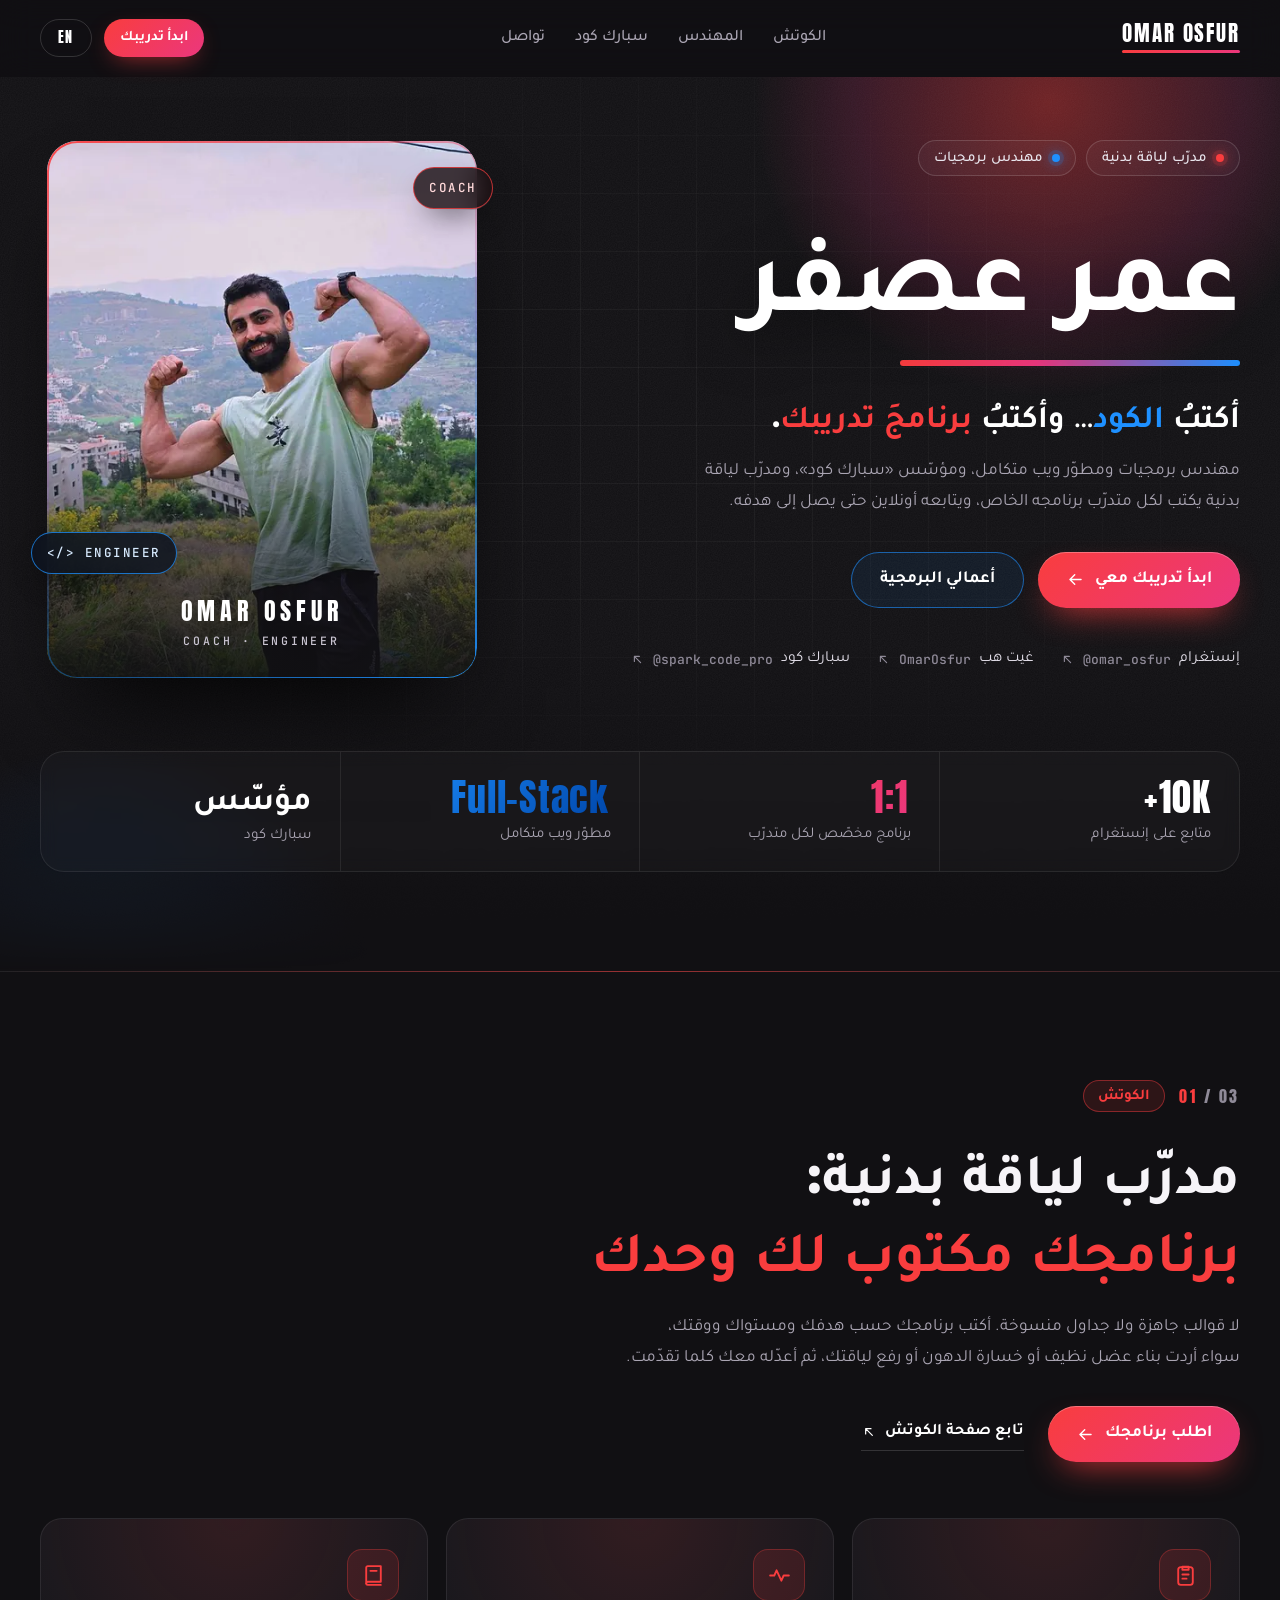
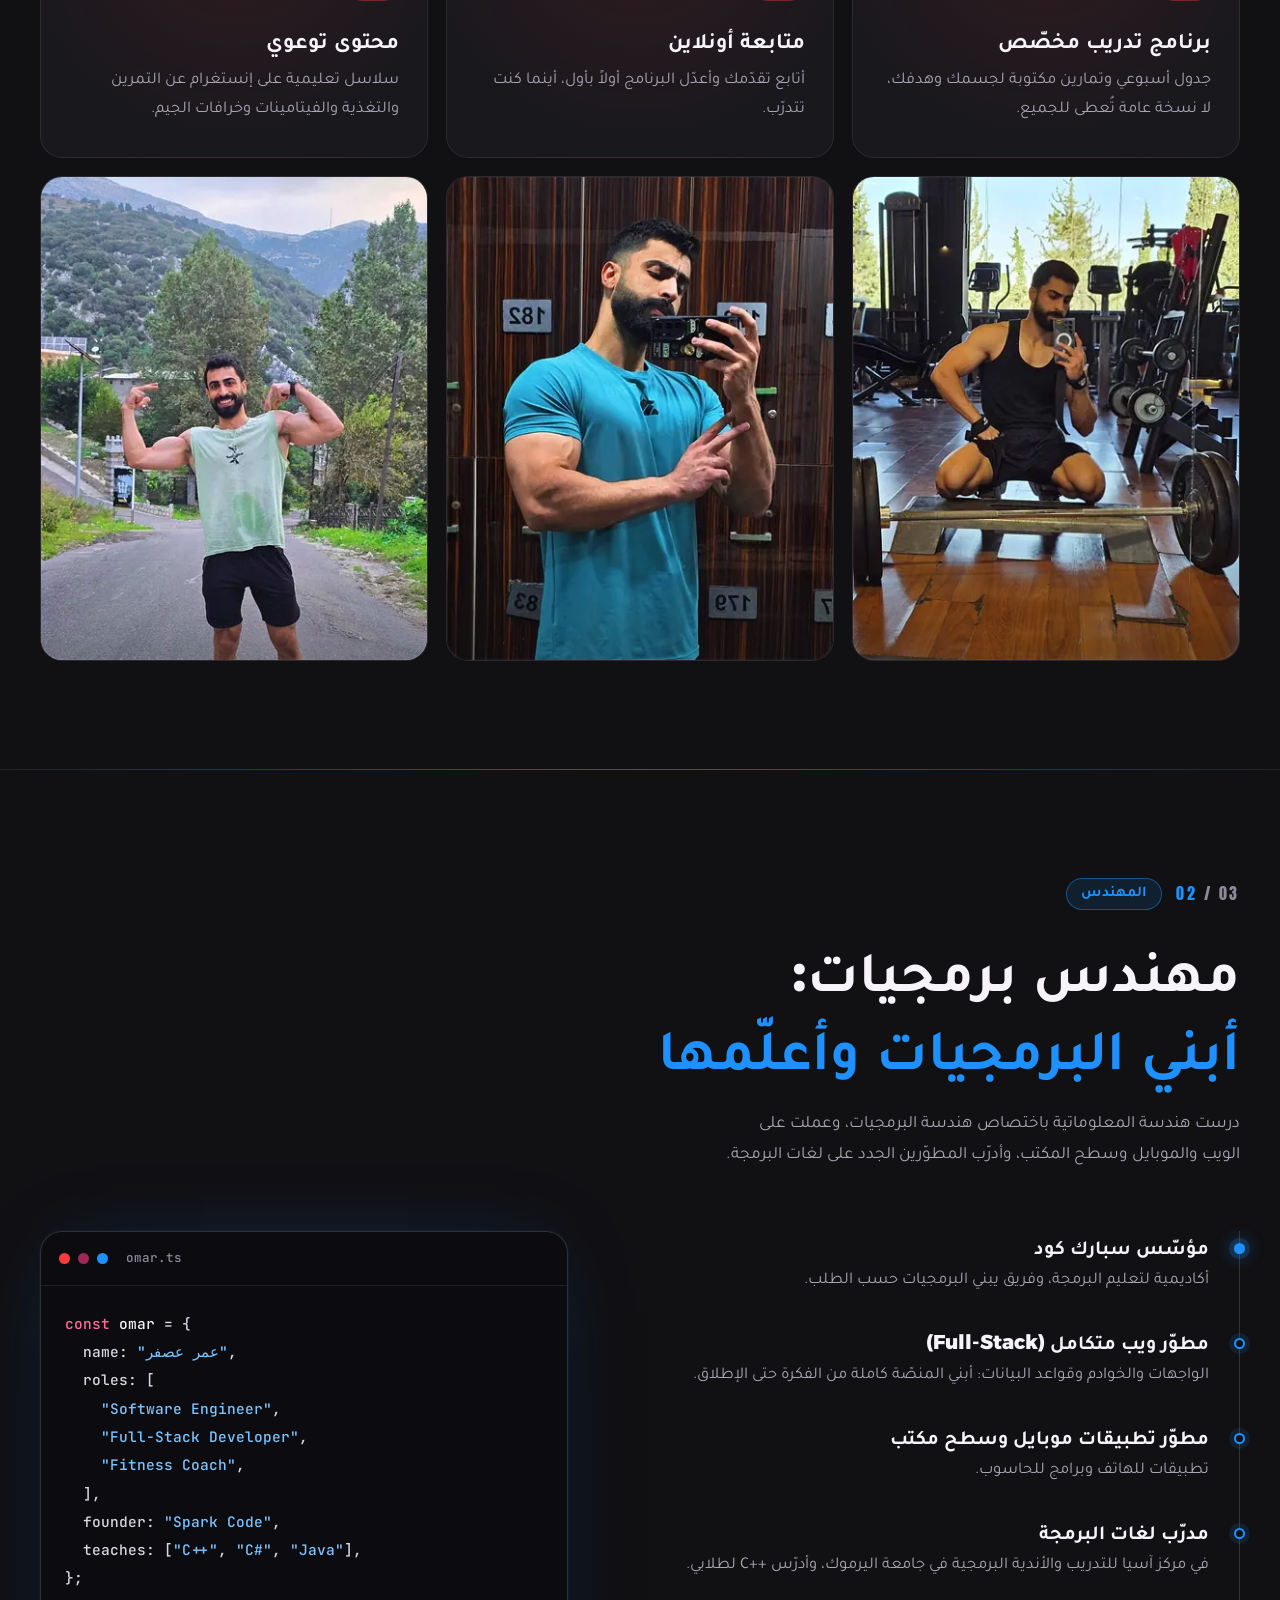
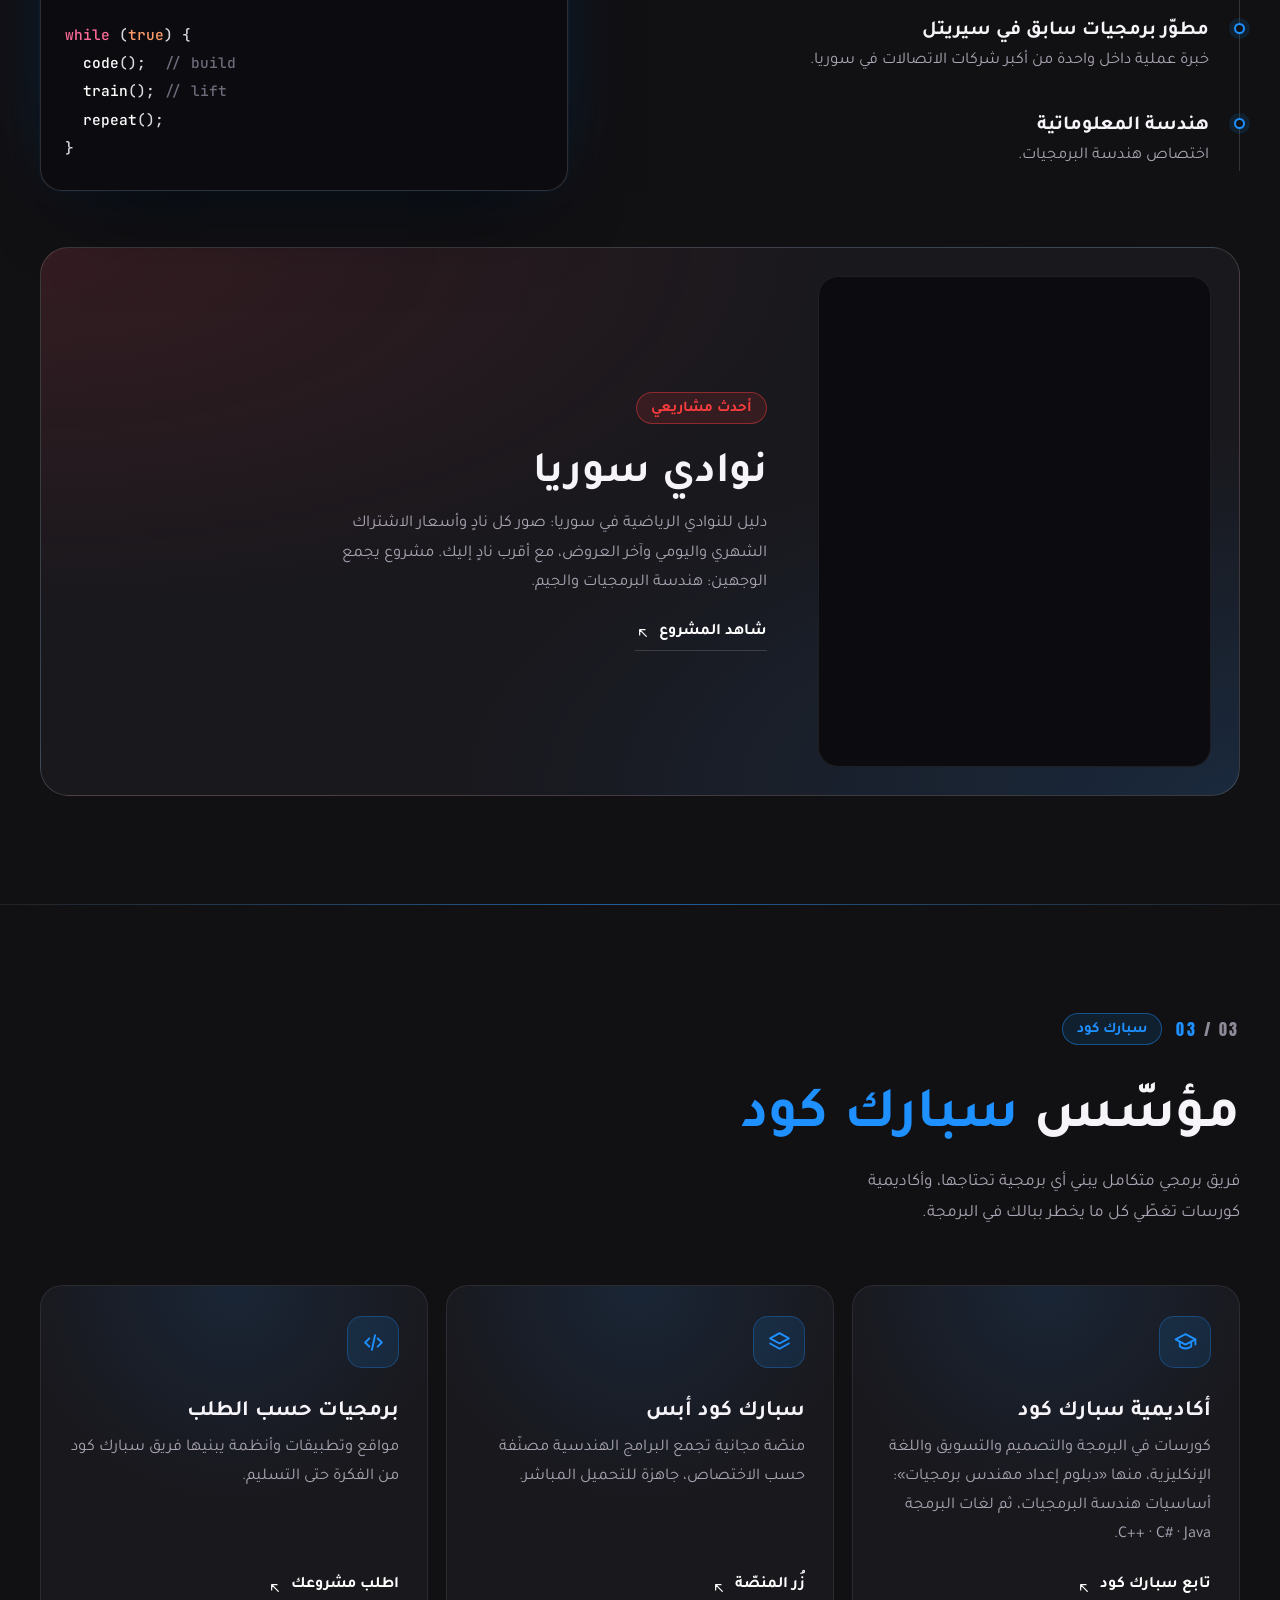
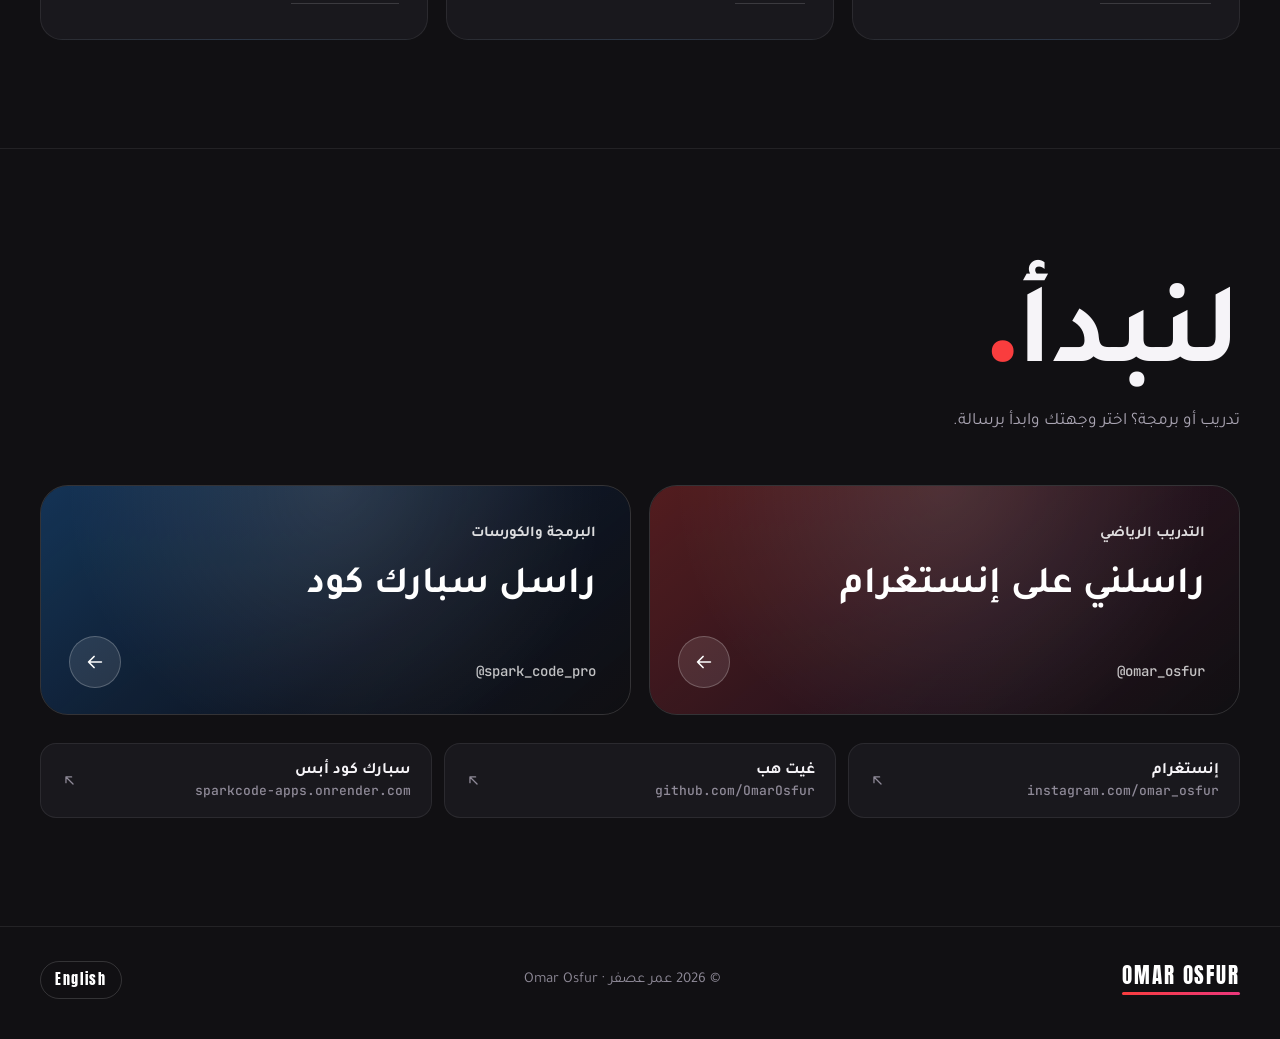
==== index.html @ d0cbdbcc "Add files via upload" ====
<!doctype html>
<html lang="ar" dir="rtl">
<head>
<meta charset="utf-8">
<meta name="viewport" content="width=device-width, initial-scale=1, viewport-fit=cover">
<title>عمر عصفر | مهندس برمجيات ومدرّب لياقة بدنية</title>
<meta name="description" content="عمر عصفر: مهندس برمجيات سوري ومطوّر ويب متكامل، ومدرّب لياقة بدنية، ومؤسّس سبارك كود. برامج تدريب مخصّصة ومتابعة أونلاين، وتعليم البرمجة وبناء البرمجيات.">
<link rel="canonical" href="https://omarosfur.github.io/">
<link rel="alternate" hreflang="ar" href="https://omarosfur.github.io/">
<link rel="alternate" hreflang="en" href="https://omarosfur.github.io/en/">
<link rel="alternate" hreflang="x-default" href="https://omarosfur.github.io/">
<meta name="author" content="عمر عصفر">
<meta name="robots" content="index, follow, max-image-preview:large">
<meta name="theme-color" content="#111013">
<meta name="color-scheme" content="dark">

<meta property="og:type" content="profile">
<meta property="og:site_name" content="عمر عصفر">
<meta property="og:title" content="عمر عصفر | مهندس برمجيات ومدرّب لياقة بدنية">
<meta property="og:description" content="مهندس برمجيات ومطوّر ويب متكامل، ومدرّب لياقة بدنية يكتب لكل متدرّب برنامجه الخاص. مؤسّس سبارك كود.">
<meta property="og:url" content="https://omarosfur.github.io/">
<meta property="og:image" content="https://omarosfur.github.io/assets/img/og-ar.jpg">
<meta property="og:image:width" content="1200">
<meta property="og:image:height" content="630">
<meta property="og:image:alt" content="عمر عصفر — مهندس برمجيات ومدرّب لياقة بدنية">
<meta property="og:locale" content="ar_AR">
<meta property="og:locale:alternate" content="en_US">
<meta property="profile:first_name" content="عمر">
<meta property="profile:last_name" content="عصفر">
<meta property="profile:username" content="omar_osfur">
<meta name="twitter:card" content="summary_large_image">
<meta name="twitter:title" content="عمر عصفر | مهندس برمجيات ومدرّب لياقة بدنية">
<meta name="twitter:description" content="مهندس برمجيات ومطوّر ويب متكامل، ومدرّب لياقة بدنية. مؤسّس سبارك كود.">
<meta name="twitter:image" content="https://omarosfur.github.io/assets/img/og-ar.jpg">

<link rel="icon" href="favicon.ico" sizes="48x48">
<link rel="icon" href="assets/img/favicon.svg" type="image/svg+xml">
<link rel="icon" href="assets/img/favicon-96.png" type="image/png" sizes="96x96">
<link rel="apple-touch-icon" href="assets/img/apple-touch-icon.png">
<link rel="manifest" href="site.webmanifest">

<link rel="preload" href="assets/fonts/alexandria-ar-900.woff2" as="font" type="font/woff2" crossorigin>
<link rel="preload" href="assets/fonts/tajawal-ar-400.woff2" as="font" type="font/woff2" crossorigin>
<link rel="stylesheet" href="assets/css/site.css">
<script>document.documentElement.classList.add('js')</script>

<script type="application/ld+json">
{
  "@context": "https://schema.org",
  "@graph": [
    {
      "@type": "WebSite",
      "@id": "https://omarosfur.github.io/#website",
      "url": "https://omarosfur.github.io/",
      "name": "عمر عصفر",
      "alternateName": ["Omar Osfur", "OMAR OSFUR"],
      "inLanguage": "ar",
      "publisher": { "@id": "https://omarosfur.github.io/#person" }
    },
    {
      "@type": "ProfilePage",
      "@id": "https://omarosfur.github.io/#profilepage",
      "url": "https://omarosfur.github.io/",
      "name": "عمر عصفر | مهندس برمجيات ومدرّب لياقة بدنية",
      "inLanguage": "ar",
      "isPartOf": { "@id": "https://omarosfur.github.io/#website" },
      "about": { "@id": "https://omarosfur.github.io/#person" },
      "mainEntity": { "@id": "https://omarosfur.github.io/#person" },
      "primaryImageOfPage": { "@id": "https://omarosfur.github.io/#portrait" },
      "dateCreated": "2026-10-30T23:00:00+03:00",
      "dateModified": "2026-10-30T23:00:00+03:00"
    },
    {
      "@type": "ImageObject",
      "@id": "https://omarosfur.github.io/#portrait",
      "url": "https://omarosfur.github.io/assets/img/omar-osfur.jpg",
      "contentUrl": "https://omarosfur.github.io/assets/img/omar-osfur.jpg",
      "width": 960,
      "height": 1200,
      "caption": "عمر عصفر، مدرّب لياقة بدنية ومهندس برمجيات",
      "creator": { "@id": "https://omarosfur.github.io/#person" },
      "copyrightNotice": "© عمر عصفر"
    },
    {
      "@type": "ImageObject",
      "@id": "https://omarosfur.github.io/#primaryimage",
      "url": "https://omarosfur.github.io/assets/img/og-ar.jpg",
      "contentUrl": "https://omarosfur.github.io/assets/img/og-ar.jpg",
      "width": 1200,
      "height": 630,
      "caption": "عمر عصفر — مهندس برمجيات ومدرّب لياقة بدنية"
    },
    {
      "@type": "Person",
      "@id": "https://omarosfur.github.io/#person",
      "name": "عمر عصفر",
      "alternateName": ["Omar Osfur", "المهندس عمر عصفر", "م. عمر عصفر", "الكوتش عمر عصفر"],
      "url": "https://omarosfur.github.io/",
      "image": { "@id": "https://omarosfur.github.io/#portrait" },
      "description": "مهندس برمجيات سوري ومطوّر ويب متكامل، ومدرّب لياقة بدنية، ومؤسّس سبارك كود.",
      "jobTitle": ["مهندس برمجيات", "مطوّر ويب متكامل", "مدرّب لياقة بدنية"],
      "nationality": { "@type": "Country", "name": "سوريا" },
      "knowsLanguage": ["ar", "en"],
      "knowsAbout": ["هندسة البرمجيات", "تطوير الويب المتكامل", "تطوير تطبيقات الموبايل", "تطوير تطبيقات سطح المكتب", "تعليم البرمجة", "C++", "C#", "Java", "اللياقة البدنية", "كمال الأجسام", "التدريب الشخصي", "برامج التدريب الرياضي"],
      "worksFor": { "@id": "https://omarosfur.github.io/#sparkcode" },
      "sameAs": [
        "https://www.instagram.com/omar_osfur/",
        "https://github.com/OmarOsfur"
      ]
    },
    {
      "@type": "Organization",
      "@id": "https://omarosfur.github.io/#sparkcode",
      "name": "Spark Code",
      "alternateName": "سبارك كود",
      "founder": { "@id": "https://omarosfur.github.io/#person" },
      "sameAs": ["https://www.instagram.com/spark_code_pro/"]
    }
  ]
}
</script>
</head>
<body>
<svg width="0" height="0" style="position:absolute" aria-hidden="true" focusable="false">
  <symbol id="i-arrow" viewBox="0 0 24 24"><path d="M5 12h14M13 6l6 6-6 6"/></symbol>
  <symbol id="i-ext" viewBox="0 0 24 24"><path d="M7 17 17 7M9 7h8v8"/></symbol>
  <symbol id="i-program" viewBox="0 0 24 24"><rect x="5" y="4" width="14" height="17" rx="2.5"/><path d="M9 3.5h6v3H9zM9 11h6M9 15h4"/></symbol>
  <symbol id="i-pulse" viewBox="0 0 24 24"><path d="M3 12h4l2.2-5 4.6 10 2.2-5H21"/></symbol>
  <symbol id="i-book" viewBox="0 0 24 24"><path d="M5 4.5A1.5 1.5 0 0 1 6.5 3H19v15H6.5A1.5 1.5 0 0 0 5 19.5z"/><path d="M5 19.5A1.5 1.5 0 0 0 6.5 21H19M9 7.5h6"/></symbol>
  <symbol id="i-cap" viewBox="0 0 24 24"><path d="m2.5 9 9.5-5 9.5 5-9.5 5z"/><path d="M6.5 11.2v4.6c3.3 2.3 7.7 2.3 11 0v-4.6M21.5 9v5"/></symbol>
  <symbol id="i-layers" viewBox="0 0 24 24"><path d="m12 3 9 5-9 5-9-5z"/><path d="m3 13 9 5 9-5"/></symbol>
  <symbol id="i-code" viewBox="0 0 24 24"><path d="m8 8-4 4 4 4M16 8l4 4-4 4M13.5 5l-3 14"/></symbol>
</svg>

<a class="skip" href="#main">تخطَّ إلى المحتوى</a>

<header class="site-header">
  <nav class="wrap nav" aria-label="القائمة الرئيسية">
    <a class="brand" href="#top" title="عمر عصفر — الصفحة الرئيسية">OMAR OSFUR</a>
    <ul class="nav-links">
      <li><a href="#coach">الكوتش</a></li>
      <li><a href="#engineer">المهندس</a></li>
      <li><a href="#spark">سبارك كود</a></li>
      <li><a href="#contact">تواصل</a></li>
    </ul>
    <div class="nav-end">
      <a class="nav-cta" href="https://ig.me/m/omar_osfur" target="_blank" rel="noopener">ابدأ تدريبك</a>
      <a class="lang" href="en/" hreflang="en" lang="en" title="English version">EN</a>
    </div>
  </nav>
</header>

<main id="main">
  <section class="hero" id="top">
    <div class="hero-bg" aria-hidden="true">
      <div class="glow glow-red"></div>
      <div class="glow glow-blue"></div>
      <div class="grid-lines"></div>
      <div class="noise"></div>
    </div>

    <div class="wrap hero-grid">
      <div class="hero-text">
        <ul class="eyebrow" data-reveal>
          <li class="tag"><span class="dot dot-red"></span>مدرّب لياقة بدنية</li>
          <li class="tag"><span class="dot dot-blue"></span>مهندس برمجيات</li>
        </ul>

        <h1 class="name">عمر عصفر</h1>
        <span class="name-bar" data-reveal style="--d:.12s" aria-hidden="true"></span>

        <p class="tagline" data-reveal style="--d:.18s">أكتبُ <span class="t-code">الكود</span>… وأكتبُ <span class="t-coach">برنامجَ تدريبك</span>.</p>
        <p class="lead" data-reveal style="--d:.24s">مهندس برمجيات ومطوّر ويب متكامل، ومؤسّس «سبارك كود»، ومدرّب لياقة بدنية يكتب لكل متدرّب برنامجه الخاص، ويتابعه أونلاين حتى يصل إلى هدفه.</p>

        <div class="cta-row" data-reveal style="--d:.3s">
          <a class="btn btn-red" href="https://ig.me/m/omar_osfur" target="_blank" rel="noopener">ابدأ تدريبك معي <svg class="i i-flip"><use href="#i-arrow"/></svg></a>
          <a class="btn btn-blue" href="#engineer">أعمالي البرمجية</a>
        </div>

        <ul class="socials" data-reveal style="--d:.36s">
          <li><a href="https://www.instagram.com/omar_osfur/" target="_blank" rel="me noopener">إنستغرام <span class="handle">@omar_osfur</span><svg class="i i-flip"><use href="#i-ext"/></svg></a></li>
          <li><a href="https://github.com/OmarOsfur" target="_blank" rel="me noopener">غيت هب <span class="handle">OmarOsfur</span><svg class="i i-flip"><use href="#i-ext"/></svg></a></li>
          <li><a href="https://www.instagram.com/spark_code_pro/" target="_blank" rel="noopener">سبارك كود <span class="handle">@spark_code_pro</span><svg class="i i-flip"><use href="#i-ext"/></svg></a></li>
        </ul>
      </div>

      <figure class="portrait has-img">
        <div class="portrait-card has-photo" style="--pos:50% 28%">
          <picture><source type="image/webp" srcset="assets/img/omar-osfur-480.webp 480w, assets/img/omar-osfur-720.webp 720w, assets/img/omar-osfur.webp 960w" sizes="(max-width: 980px) 320px, 430px"><img src="assets/img/omar-osfur.jpg" srcset="assets/img/omar-osfur-480.jpg 480w, assets/img/omar-osfur-720.jpg 720w, assets/img/omar-osfur.jpg 960w" sizes="(max-width: 980px) 320px, 430px" width="960" height="1200" alt="عمر عصفر، مدرّب لياقة بدنية ومهندس برمجيات" fetchpriority="high" decoding="async"></picture>
          <div class="portrait-cap" aria-hidden="true"><b>OMAR OSFUR</b><span>COACH · ENGINEER</span></div>
        </div>
        <span class="chip chip-red" aria-hidden="true">COACH</span>
        <span class="chip chip-blue" aria-hidden="true">&lt;/&gt; ENGINEER</span>
      </figure>
    </div>

    <div class="wrap">
      <ul class="stats" data-reveal style="--d:.1s">
        <li class="stat"><b>+10K</b><span>متابع على إنستغرام</span></li>
        <li class="stat"><b>1:1</b><span>برنامج مخصّص لكل متدرّب</span></li>
        <li class="stat"><b>Full-Stack</b><span>مطوّر ويب متكامل</span></li>
        <li class="stat"><b class="ar">مؤسّس</b><span>سبارك كود</span></li>
      </ul>
    </div>
  </section>

  <section class="section coach" id="coach" aria-labelledby="coach-title">
    <div class="wrap">
      <div class="sec-head">
        <div class="sec-meta" data-reveal>
          <span class="sec-num"><b>01</b> / 03</span>
          <span class="kicker">الكوتش</span>
        </div>
        <h2 id="coach-title" data-reveal style="--d:.06s">مدرّب لياقة بدنية:<br><span class="accent">برنامجك مكتوب لك وحدك</span></h2>
        <p class="sec-lead" data-reveal style="--d:.12s">لا قوالب جاهزة ولا جداول منسوخة. أكتب برنامجك حسب هدفك ومستواك ووقتك، سواء أردت بناء عضل نظيف أو خسارة الدهون أو رفع لياقتك، ثم أعدّله معك كلما تقدّمت.</p>
        <div class="sec-actions" data-reveal style="--d:.18s">
          <a class="btn btn-red" href="https://ig.me/m/omar_osfur" target="_blank" rel="noopener">اطلب برنامجك <svg class="i i-flip"><use href="#i-arrow"/></svg></a>
          <a class="link-more" href="https://www.instagram.com/omar_osfur/" target="_blank" rel="me noopener">تابع صفحة الكوتش <svg class="i i-flip"><use href="#i-ext"/></svg></a>
        </div>
      </div>

      <div class="cards">
        <article class="card" data-reveal>
          <span class="ico"><svg class="i"><use href="#i-program"/></svg></span>
          <h3>برنامج تدريب مخصّص</h3>
          <p>جدول أسبوعي وتمارين مكتوبة لجسمك وهدفك، لا نسخة عامة تُعطى للجميع.</p>
        </article>
        <article class="card" data-reveal style="--d:.08s">
          <span class="ico"><svg class="i"><use href="#i-pulse"/></svg></span>
          <h3>متابعة أونلاين</h3>
          <p>أتابع تقدّمك وأعدّل البرنامج أولاً بأول، أينما كنت تتدرّب.</p>
        </article>
        <article class="card" data-reveal style="--d:.16s">
          <span class="ico"><svg class="i"><use href="#i-book"/></svg></span>
          <h3>محتوى توعوي</h3>
          <p>سلاسل تعليمية على إنستغرام عن التمرين والتغذية والفيتامينات وخرافات الجيم.</p>
        </article>
      </div>

      <div class="gallery">
        <figure class="shot" data-reveal><picture><source type="image/webp" srcset="assets/img/omar-osfur-gym-400.webp 400w, assets/img/omar-osfur-gym.webp 800w" sizes="(max-width: 760px) 76vw, (max-width: 1240px) 31vw, 390px"><img src="assets/img/omar-osfur-gym.jpg" srcset="assets/img/omar-osfur-gym-400.jpg 400w, assets/img/omar-osfur-gym.jpg 800w" sizes="(max-width: 760px) 76vw, (max-width: 1240px) 31vw, 390px" width="800" height="1000" loading="lazy" decoding="async" alt="الكوتش عمر عصفر في الصالة الرياضية"></picture></figure>
        <figure class="shot" data-reveal style="--d:.08s"><picture><source type="image/webp" srcset="assets/img/omar-osfur-coach-400.webp 400w, assets/img/omar-osfur-coach.webp 800w" sizes="(max-width: 760px) 76vw, (max-width: 1240px) 31vw, 390px"><img src="assets/img/omar-osfur-coach.jpg" srcset="assets/img/omar-osfur-coach-400.jpg 400w, assets/img/omar-osfur-coach.jpg 800w" sizes="(max-width: 760px) 76vw, (max-width: 1240px) 31vw, 390px" width="800" height="1000" loading="lazy" decoding="async" alt="عمر عصفر، مدرّب لياقة بدنية، في النادي"></picture></figure>
        <figure class="shot" data-reveal style="--d:.16s"><picture><source type="image/webp" srcset="assets/img/omar-osfur-outdoor-400.webp 400w, assets/img/omar-osfur-outdoor.webp 800w" sizes="(max-width: 760px) 76vw, (max-width: 1240px) 31vw, 390px"><img src="assets/img/omar-osfur-outdoor.jpg" srcset="assets/img/omar-osfur-outdoor-400.jpg 400w, assets/img/omar-osfur-outdoor.jpg 800w" sizes="(max-width: 760px) 76vw, (max-width: 1240px) 31vw, 390px" width="800" height="1000" loading="lazy" decoding="async" alt="عمر عصفر في صورة خارجية بين الجبال"></picture></figure>
      </div>
    </div>
  </section>

  <section class="section engineer" id="engineer" aria-labelledby="eng-title">
    <div class="wrap">
      <div class="sec-head">
        <div class="sec-meta" data-reveal>
          <span class="sec-num"><b>02</b> / 03</span>
          <span class="kicker">المهندس</span>
        </div>
        <h2 id="eng-title" data-reveal style="--d:.06s">مهندس برمجيات:<br><span class="accent">أبني البرمجيات وأعلّمها</span></h2>
        <p class="sec-lead" data-reveal style="--d:.12s">درست هندسة المعلوماتية باختصاص هندسة البرمجيات، وعملت على الويب والموبايل وسطح المكتب، وأدرّب المطوّرين الجدد على لغات البرمجة.</p>
      </div>

      <div class="eng-grid">
        <ol class="timeline">
          <li class="key" data-reveal>
            <h3>مؤسّس سبارك كود</h3>
            <p>أكاديمية لتعليم البرمجة، وفريق يبني البرمجيات حسب الطلب.</p>
          </li>
          <li data-reveal>
            <h3>مطوّر ويب متكامل <span class="ltr" lang="en">(Full-Stack)</span></h3>
            <p>الواجهات والخوادم وقواعد البيانات: أبني المنصّة كاملة من الفكرة حتى الإطلاق.</p>
          </li>
          <li data-reveal>
            <h3>مطوّر تطبيقات موبايل وسطح مكتب</h3>
            <p>تطبيقات للهاتف وبرامج للحاسوب.</p>
          </li>
          <li data-reveal>
            <h3>مدرّب لغات البرمجة</h3>
            <p>في مركز آسيا للتدريب والأندية البرمجية في جامعة اليرموك، وأدرّس <span class="ltr" lang="en">C++</span> لطلابي.</p>
          </li>
          <li data-reveal>
            <h3>مطوّر برمجيات سابق في سيريتل</h3>
            <p>خبرة عملية داخل واحدة من أكبر شركات الاتصالات في سوريا.</p>
          </li>
          <li data-reveal>
            <h3>هندسة المعلوماتية</h3>
            <p>اختصاص هندسة البرمجيات.</p>
          </li>
        </ol>

        <div class="code-card" data-reveal style="--d:.1s" aria-hidden="true">
          <div class="code-top"><i></i><i></i><i></i><span>omar.ts</span></div>
<pre class="code"><span class="k">const</span> <span class="p">omar</span> = {
  name: <span class="s">"عمر عصفر"</span>,
  roles: [
    <span class="s">"Software Engineer"</span>,
    <span class="s">"Full-Stack Developer"</span>,
    <span class="s">"Fitness Coach"</span>,
  ],
  founder: <span class="s">"Spark Code"</span>,
  teaches: [<span class="s">"C++"</span>, <span class="s">"C#"</span>, <span class="s">"Java"</span>],
};

<span class="k">while</span> (<span class="n">true</span>) {
  <span class="f">code</span>();  <span class="c">// build</span>
  <span class="f">train</span>(); <span class="c">// lift</span>
  <span class="f">repeat</span>();
}</pre>
        </div>
      </div>

      <article class="project" data-reveal>
        <div class="project-media"><picture><source type="image/webp" srcset="assets/img/omar-osfur-nawadi-souria-400.webp 400w, assets/img/omar-osfur-nawadi-souria.webp 800w" sizes="(max-width: 980px) 420px, 400px"><img src="assets/img/omar-osfur-nawadi-souria.jpg" srcset="assets/img/omar-osfur-nawadi-souria-400.jpg 400w, assets/img/omar-osfur-nawadi-souria.jpg 800w" sizes="(max-width: 980px) 420px, 400px" width="800" height="1000" loading="lazy" decoding="async" alt="نوادي سوريا: مشروع برمجي من تطوير المهندس عمر عصفر"></picture></div>
        <div class="project-body">
          <span class="kicker">أحدث مشاريعي</span>
          <h3>نوادي سوريا</h3>
          <p>دليل للنوادي الرياضية في سوريا: صور كل نادٍ وأسعار الاشتراك الشهري واليومي وآخر العروض، مع أقرب نادٍ إليك. مشروع يجمع الوجهين: هندسة البرمجيات والجيم.</p>
          <a class="link-more" href="https://www.instagram.com/p/DeK1ztbjVXz/" target="_blank" rel="noopener"><span>شاهد المشروع</span> <svg class="i i-flip"><use href="#i-ext"/></svg></a>
        </div>
      </article>
    </div>
  </section>

  <section class="section spark" id="spark" aria-labelledby="spark-title">
    <div class="wrap">
      <div class="sec-head">
        <div class="sec-meta" data-reveal>
          <span class="sec-num"><b>03</b> / 03</span>
          <span class="kicker">سبارك كود</span>
        </div>
        <h2 id="spark-title" data-reveal style="--d:.06s">مؤسّس <span class="accent">سبارك كود</span></h2>
        <p class="sec-lead" data-reveal style="--d:.12s">فريق برمجي متكامل يبني أي برمجية تحتاجها، وأكاديمية كورسات تغطّي كل ما يخطر ببالك في البرمجة.</p>
      </div>

      <div class="cards">
        <article class="card" data-reveal>
          <span class="ico"><svg class="i"><use href="#i-cap"/></svg></span>
          <h3>أكاديمية سبارك كود</h3>
          <p>كورسات في البرمجة والتصميم والتسويق واللغة الإنكليزية، منها «دبلوم إعداد مهندس برمجيات»: أساسيات هندسة البرمجيات، ثم لغات البرمجة <span class="ltr" lang="en">C++ · C# · Java</span>.</p>
          <a class="link-more" href="https://www.instagram.com/spark_code_pro/" target="_blank" rel="noopener"><span>تابع سبارك كود</span> <svg class="i i-flip"><use href="#i-ext"/></svg></a>
        </article>
        <article class="card" data-reveal style="--d:.08s">
          <span class="ico"><svg class="i"><use href="#i-layers"/></svg></span>
          <h3>سبارك كود أبس</h3>
          <p>منصّة مجانية تجمع البرامج الهندسية مصنّفة حسب الاختصاص، جاهزة للتحميل المباشر.</p>
          <a class="link-more" href="https://sparkcode-apps.onrender.com/" target="_blank" rel="noopener"><span>زُر المنصّة</span> <svg class="i i-flip"><use href="#i-ext"/></svg></a>
        </article>
        <article class="card" data-reveal style="--d:.16s">
          <span class="ico"><svg class="i"><use href="#i-code"/></svg></span>
          <h3>برمجيات حسب الطلب</h3>
          <p>مواقع وتطبيقات وأنظمة يبنيها فريق سبارك كود من الفكرة حتى التسليم.</p>
          <a class="link-more" href="https://ig.me/m/spark_code_pro" target="_blank" rel="noopener"><span>اطلب مشروعك</span> <svg class="i i-flip"><use href="#i-ext"/></svg></a>
        </article>
      </div>
    </div>
  </section>

  <section class="section contact" id="contact" aria-labelledby="contact-title">
    <div class="wrap">
      <h2 class="contact-title" id="contact-title" data-reveal>لنبدأ<span class="dot-end">.</span></h2>
      <p class="sec-lead" data-reveal style="--d:.06s">تدريب أو برمجة؟ اختر وجهتك وابدأ برسالة.</p>

      <div class="tiles">
        <a class="tile tile-red" href="https://ig.me/m/omar_osfur" target="_blank" rel="noopener" data-reveal>
          <span class="tile-kicker">التدريب الرياضي</span>
          <span class="tile-title">راسلني على إنستغرام</span>
          <span class="tile-handle">@omar_osfur</span>
          <span class="tile-arrow" aria-hidden="true"><svg class="i i-flip"><use href="#i-arrow"/></svg></span>
        </a>
        <a class="tile tile-blue" href="https://ig.me/m/spark_code_pro" target="_blank" rel="noopener" data-reveal style="--d:.08s">
          <span class="tile-kicker">البرمجة والكورسات</span>
          <span class="tile-title">راسل سبارك كود</span>
          <span class="tile-handle">@spark_code_pro</span>
          <span class="tile-arrow" aria-hidden="true"><svg class="i i-flip"><use href="#i-arrow"/></svg></span>
        </a>
      </div>

      <ul class="profiles" data-reveal style="--d:.12s">
        <li><a href="https://www.instagram.com/omar_osfur/" target="_blank" rel="me noopener"><span class="pl"><b>إنستغرام</b><span class="handle">instagram.com/omar_osfur</span></span><svg class="i i-flip"><use href="#i-ext"/></svg></a></li>
        <li><a href="https://github.com/OmarOsfur" target="_blank" rel="me noopener"><span class="pl"><b>غيت هب</b><span class="handle">github.com/OmarOsfur</span></span><svg class="i i-flip"><use href="#i-ext"/></svg></a></li>
        <li><a href="https://sparkcode-apps.onrender.com/" target="_blank" rel="noopener"><span class="pl"><b>سبارك كود أبس</b><span class="handle">sparkcode-apps.onrender.com</span></span><svg class="i i-flip"><use href="#i-ext"/></svg></a></li>
      </ul>
    </div>
  </section>
</main>

<footer class="site-footer">
  <div class="wrap foot">
    <a class="brand" href="#top" title="العودة إلى الأعلى">OMAR OSFUR</a>
    <p>© 2026 عمر عصفر · <span class="ltr" lang="en">Omar Osfur</span></p>
    <a class="lang" href="en/" hreflang="en" lang="en">English</a>
  </div>
</footer>

<script>
(() => {
  // Opened straight from disk (double-click)? make folder links open their index.html
  if (location.protocol === 'file:') {
    document.querySelectorAll('a[href]').forEach(a => {
      const h = a.getAttribute('href');
      if (!/^(https?:|mailto:|tel:|#)/.test(h) && /\/(#.*)?$/.test(h)) a.setAttribute('href', h.replace(/\/(#.*)?$/, '/index.html$1'));
    });
  }
  const header = document.querySelector('.site-header');
  const onScroll = () => header && header.classList.toggle('scrolled', window.scrollY > 8);
  addEventListener('scroll', onScroll, { passive: true }); onScroll();

  const items = document.querySelectorAll('[data-reveal]');
  const reduce = matchMedia('(prefers-reduced-motion: reduce)').matches;
  if ('IntersectionObserver' in window && !reduce) {
    const io = new IntersectionObserver(entries => entries.forEach(e => {
      if (e.isIntersecting) { e.target.classList.add('in'); io.unobserve(e.target); }
    }), { rootMargin: '0px 0px -6% 0px', threshold: 0.06 });
    items.forEach(el => io.observe(el));
  } else items.forEach(el => el.classList.add('in'));

  document.querySelectorAll('.card, .tile').forEach(el => el.addEventListener('pointermove', e => {
    const r = el.getBoundingClientRect();
    el.style.setProperty('--mx', (e.clientX - r.left) + 'px');
    el.style.setProperty('--my', (e.clientY - r.top) + 'px');
  }));
})();
</script>
</body>
</html>
---- assets/css/site.css ----
/* =========================================================
   عمر عصفر · Omar Osfur — personal site
   Fonts are self-hosted (no outside requests) so the site
   loads fast and reliably everywhere, including Syria.
   ========================================================= */

/* ---------- Fonts ---------- */
@font-face{font-family:"Alexandria";src:url(../fonts/alexandria-ar-900.woff2) format("woff2");font-weight:900;font-style:normal;font-display:swap;unicode-range:U+0600-06FF,U+0750-077F,U+0870-088E,U+0890-0891,U+0897-08E1,U+08E3-08FF,U+200C-200E,U+2010-2011,U+204F,U+2E41,U+FB50-FDFF,U+FE70-FE74,U+FE76-FEFC}
@font-face{font-family:"Alexandria";src:url(../fonts/alexandria-ar-800.woff2) format("woff2");font-weight:800;font-style:normal;font-display:swap;unicode-range:U+0600-06FF,U+0750-077F,U+0870-088E,U+0890-0891,U+0897-08E1,U+08E3-08FF,U+200C-200E,U+2010-2011,U+204F,U+2E41,U+FB50-FDFF,U+FE70-FE74,U+FE76-FEFC}
@font-face{font-family:"Alexandria";src:url(../fonts/alexandria-la-800.woff2) format("woff2");font-weight:800 900;font-style:normal;font-display:swap;unicode-range:U+0000-00FF,U+0131,U+0152-0153,U+02BB-02BC,U+02C6,U+02DA,U+02DC,U+0304,U+0308,U+0329,U+2000-206F,U+20AC,U+2122,U+2191,U+2193,U+2212,U+2215,U+FEFF,U+FFFD}

@font-face{font-family:"Tajawal";src:url(../fonts/tajawal-ar-400.woff2) format("woff2");font-weight:400;font-display:swap;unicode-range:U+0600-06FF,U+0750-077F,U+0870-088E,U+0890-0891,U+0897-08E1,U+08E3-08FF,U+200C-200E,U+2010-2011,U+204F,U+2E41,U+FB50-FDFF,U+FE70-FE74,U+FE76-FEFC}
@font-face{font-family:"Tajawal";src:url(../fonts/tajawal-ar-500.woff2) format("woff2");font-weight:500;font-display:swap;unicode-range:U+0600-06FF,U+0750-077F,U+0870-088E,U+0890-0891,U+0897-08E1,U+08E3-08FF,U+200C-200E,U+2010-2011,U+204F,U+2E41,U+FB50-FDFF,U+FE70-FE74,U+FE76-FEFC}
@font-face{font-family:"Tajawal";src:url(../fonts/tajawal-ar-700.woff2) format("woff2");font-weight:700;font-display:swap;unicode-range:U+0600-06FF,U+0750-077F,U+0870-088E,U+0890-0891,U+0897-08E1,U+08E3-08FF,U+200C-200E,U+2010-2011,U+204F,U+2E41,U+FB50-FDFF,U+FE70-FE74,U+FE76-FEFC}
@font-face{font-family:"Tajawal";src:url(../fonts/tajawal-la-400.woff2) format("woff2");font-weight:400;font-display:swap;unicode-range:U+0000-00FF,U+0131,U+0152-0153,U+02BB-02BC,U+02C6,U+02DA,U+02DC,U+0304,U+0308,U+0329,U+2000-206F,U+20AC,U+2122,U+2191,U+2193,U+2212,U+2215,U+FEFF,U+FFFD}
@font-face{font-family:"Tajawal";src:url(../fonts/tajawal-la-500.woff2) format("woff2");font-weight:500;font-display:swap;unicode-range:U+0000-00FF,U+0131,U+0152-0153,U+02BB-02BC,U+02C6,U+02DA,U+02DC,U+0304,U+0308,U+0329,U+2000-206F,U+20AC,U+2122,U+2191,U+2193,U+2212,U+2215,U+FEFF,U+FFFD}
@font-face{font-family:"Tajawal";src:url(../fonts/tajawal-la-700.woff2) format("woff2");font-weight:700;font-display:swap;unicode-range:U+0000-00FF,U+0131,U+0152-0153,U+02BB-02BC,U+02C6,U+02DA,U+02DC,U+0304,U+0308,U+0329,U+2000-206F,U+20AC,U+2122,U+2191,U+2193,U+2212,U+2215,U+FEFF,U+FFFD}

@font-face{font-family:"Anton";src:url(../fonts/anton-la-400.woff2) format("woff2");font-weight:400;font-display:swap}
@font-face{font-family:"Inter";src:url(../fonts/inter-la-400.woff2) format("woff2");font-weight:400;font-display:swap}
@font-face{font-family:"Inter";src:url(../fonts/inter-la-600.woff2) format("woff2");font-weight:600;font-display:swap}
@font-face{font-family:"Inter";src:url(../fonts/inter-la-800.woff2) format("woff2");font-weight:700 800;font-display:swap}
@font-face{font-family:"JetBrains Mono";src:url(../fonts/jbmono-la-500.woff2) format("woff2");font-weight:400 500;font-display:swap}

/* ---------- Tokens ---------- */
:root{
  --bg:#111013;          /* coach page background */
  --bg-2:#141317;
  --card:#19181d;
  --card-2:#1f1d24;
  --line:rgba(255,255,255,.08);
  --line-2:rgba(255,255,255,.15);
  --text:#f6f4f8;
  --muted:#aaa5b3;
  --dim:#8f8a98;

  --red:#F93D3E;          /* coach — offers */
  --pink:#EB377D;         /* coach — education series */
  --blue:#1E90FF;         /* engineer — Spark Code */
  --navy:#0047AB;

  --grad-coach:linear-gradient(135deg,#F93D3E 0%,#EB377D 100%);
  --grad-code:linear-gradient(135deg,#1E90FF 0%,#0047AB 100%);
  --grad-both:linear-gradient(90deg,#F93D3E 0%,#EB377D 40%,#1E90FF 100%);

  --radius:22px;
  --maxw:1200px;
  --accent:var(--red);

  --f-display:"Alexandria","Tajawal",system-ui,sans-serif;
  --f-body:"Tajawal",system-ui,-apple-system,"Segoe UI",sans-serif;
  --f-latin:"Anton",Impact,"Arial Narrow",sans-serif;
  --f-mono:"JetBrains Mono",ui-monospace,SFMono-Regular,Menlo,Consolas,monospace;
}
html[lang="en"]{
  --f-display:"Inter",system-ui,-apple-system,"Segoe UI",sans-serif;
  --f-body:"Inter",system-ui,-apple-system,"Segoe UI",sans-serif;
}

/* ---------- Base ---------- */
*,*::before,*::after{box-sizing:border-box}
html{-webkit-text-size-adjust:100%;text-size-adjust:100%;scroll-behavior:smooth;scroll-padding-top:88px;background:var(--bg)}
body{margin:0;background:var(--bg);color:var(--text);font-family:var(--f-body);font-size:18px;line-height:1.8;-webkit-font-smoothing:antialiased;-moz-osx-font-smoothing:grayscale;text-rendering:optimizeLegibility;overflow-x:hidden}
html[lang="en"] body{font-size:17px;line-height:1.65}
img,svg{display:block;max-width:100%}
picture{display:contents}
a{color:inherit;text-decoration:none}
p{margin:0}
::selection{background:var(--pink);color:#fff}
:focus-visible{outline:2px solid var(--blue);outline-offset:4px;border-radius:8px}
.wrap{width:min(var(--maxw),calc(100% - 40px));margin-inline:auto}
.ltr{direction:ltr;unicode-bidi:isolate}
.sr-only{position:absolute!important;width:1px;height:1px;padding:0;margin:-1px;overflow:hidden;clip:rect(0,0,0,0);white-space:nowrap;border:0}
.skip{position:absolute;inset-inline-start:16px;top:-80px;z-index:100;background:#fff;color:#111;padding:10px 18px;border-radius:10px;font-weight:700}
.skip:focus{top:14px}

/* icons (inline sprite) */
.i{width:20px;height:20px;flex:none;fill:none;stroke:currentColor;stroke-width:1.8;stroke-linecap:round;stroke-linejoin:round}
[dir="rtl"] .i-flip{transform:scaleX(-1)}

/* ---------- Header ---------- */
.site-header{position:sticky;top:0;z-index:60;background:rgba(17,16,19,.55);-webkit-backdrop-filter:saturate(1.5) blur(16px);backdrop-filter:saturate(1.5) blur(16px);border-bottom:1px solid transparent;transition:background-color .35s ease,border-color .35s ease}
.site-header.scrolled{background:rgba(17,16,19,.86);border-bottom-color:var(--line)}
.nav{display:flex;align-items:center;justify-content:space-between;gap:24px;height:76px}
.brand{display:inline-flex;flex-direction:column;align-items:flex-start;gap:6px;font-family:var(--f-latin);font-size:21px;line-height:1;letter-spacing:.09em;direction:ltr;color:#fff}
.brand::after{content:"";display:block;height:3px;width:100%;border-radius:3px;background:var(--grad-coach)}
.nav-links{display:flex;align-items:center;gap:30px;list-style:none;margin:0;padding:0;font-size:16px;font-weight:500;color:var(--muted)}
.nav-links a{position:relative;transition:color .2s}
.nav-links a:hover{color:#fff}
.nav-end{display:flex;align-items:center;gap:12px}
.lang{display:inline-flex;align-items:center;justify-content:center;height:38px;min-width:52px;padding-inline:14px;border:1px solid var(--line-2);border-radius:999px;font-family:var(--f-latin);font-size:14px;letter-spacing:.12em;color:#fff;transition:border-color .2s,background-color .2s}
.lang:hover{border-color:#fff;background:rgba(255,255,255,.06)}
.lang.ar{font-family:"Alexandria","Tajawal",sans-serif;font-weight:800;letter-spacing:0;font-size:14px}
.nav-cta{display:inline-flex;align-items:center;gap:8px;height:38px;padding-inline:16px;border-radius:999px;background:var(--grad-coach);font-weight:700;font-size:14.5px;color:#fff;box-shadow:0 8px 24px -10px rgba(249,61,62,.8)}
@media (max-width:900px){.nav-links{display:none}}
@media (max-width:420px){.nav-cta{display:none}}

/* ---------- Hero ---------- */
.hero{position:relative;isolation:isolate;overflow:hidden;padding-block:clamp(36px,7vh,88px) clamp(56px,9vh,96px)}
.hero-bg{position:absolute;inset:0;z-index:-1;pointer-events:none;overflow:hidden;-webkit-mask-image:linear-gradient(#000 62%,transparent);mask-image:linear-gradient(#000 62%,transparent)}
.glow{position:absolute;border-radius:50%;will-change:transform}
.glow-red{width:64vmax;height:64vmax;inset-inline-start:-14vmax;top:-30vmax;background:radial-gradient(closest-side,rgba(249,61,62,.40),rgba(235,55,125,.16) 48%,transparent 72%);animation:drift 19s ease-in-out infinite alternate}
.glow-blue{width:60vmax;height:60vmax;inset-inline-end:-22vmax;bottom:-34vmax;background:radial-gradient(closest-side,rgba(30,144,255,.34),rgba(0,71,171,.16) 48%,transparent 72%);animation:drift 23s ease-in-out infinite alternate-reverse}
.grid-lines{position:absolute;inset:0;background-image:linear-gradient(rgba(255,255,255,.04) 1px,transparent 1px),linear-gradient(90deg,rgba(255,255,255,.04) 1px,transparent 1px);background-size:58px 58px;-webkit-mask-image:radial-gradient(ellipse 75% 65% at 50% 38%,#000 15%,transparent 72%);mask-image:radial-gradient(ellipse 75% 65% at 50% 38%,#000 15%,transparent 72%)}
.noise{position:absolute;inset:0;opacity:.09;mix-blend-mode:overlay;background-image:url("data:image/svg+xml;utf8,<svg xmlns='http://www.w3.org/2000/svg' width='180' height='180'><filter id='n'><feTurbulence type='fractalNoise' baseFrequency='.85' numOctaves='2' stitchTiles='stitch'/><feColorMatrix values='0 0 0 0 1  0 0 0 0 1  0 0 0 0 1  0 0 0 .6 0'/></filter><rect width='100%25' height='100%25' filter='url(%23n)'/></svg>")}
@keyframes drift{from{transform:translate3d(0,0,0) scale(1)}to{transform:translate3d(4vmax,3vmax,0) scale(1.1)}}

.hero-grid{display:grid;grid-template-columns:minmax(0,1.32fr) minmax(0,.86fr);align-items:center;gap:clamp(36px,6vw,84px)}
.eyebrow{display:flex;flex-wrap:wrap;gap:10px;margin:0 0 26px;padding:0;list-style:none}
.tag{display:inline-flex;align-items:center;gap:9px;height:36px;padding-inline:15px;border-radius:999px;border:1px solid var(--line-2);background:rgba(255,255,255,.035);font-size:15px;font-weight:500;color:#e9e6ee}
.dot{width:8px;height:8px;border-radius:50%;flex:none}
.dot-red{background:var(--red);box-shadow:0 0 0 4px rgba(249,61,62,.16),0 0 14px rgba(249,61,62,.9)}
.dot-blue{background:var(--blue);box-shadow:0 0 0 4px rgba(30,144,255,.16),0 0 14px rgba(30,144,255,.9)}

.name{margin:0;white-space:nowrap;font-family:var(--f-display);font-weight:900;font-size:clamp(54px,8.6vw,132px);line-height:1.25;letter-spacing:0;color:#fff;text-shadow:0 10px 60px rgba(0,0,0,.45)}
html[lang="en"] .name{font-family:var(--f-latin);font-weight:400;text-transform:uppercase;letter-spacing:.005em;font-size:clamp(64px,9.3vw,140px);line-height:.98}
html[lang="en"] .name-alt{text-align:left}
.name-bar{display:block;height:6px;width:min(340px,58%);margin-top:20px;border-radius:6px;background:var(--grad-both)}
.name-alt{margin-top:16px;font-family:"Alexandria","Tajawal",sans-serif;font-weight:800;font-size:clamp(22px,2.4vw,30px);line-height:1.4;color:#d8d3df}
.tagline{margin-top:26px;font-family:var(--f-display);font-weight:800;font-size:clamp(22px,2.5vw,33px);line-height:1.5;color:#fff}
html[lang="en"] .tagline{letter-spacing:-.02em;line-height:1.25}
.t-code{color:var(--blue)}
.t-coach{color:var(--red);white-space:nowrap}
.lead{margin-top:16px;max-width:58ch;color:var(--muted);font-size:clamp(17px,1.35vw,19px)}

.cta-row{display:flex;flex-wrap:wrap;align-items:center;gap:14px;margin-top:34px}
.btn{display:inline-flex;align-items:center;justify-content:center;gap:10px;min-height:56px;padding-inline:28px;border-radius:999px;font-weight:700;font-size:17px;line-height:1.2;transition:transform .25s cubic-bezier(.2,.7,.2,1),box-shadow .25s ease,background-color .25s ease,border-color .25s ease}
.btn .i{width:19px;height:19px;transition:transform .25s ease}
.btn:hover .i{transform:translateX(4px)}
[dir="rtl"] .btn:hover .i-flip{transform:scaleX(-1) translateX(4px)}
.btn-red{background:var(--grad-coach);color:#fff;box-shadow:0 14px 34px -14px rgba(249,61,62,.9),inset 0 1px 0 rgba(255,255,255,.28)}
.btn-red:hover{transform:translateY(-2px);box-shadow:0 20px 44px -14px rgba(249,61,62,1),inset 0 1px 0 rgba(255,255,255,.28)}
.btn-blue{background:rgba(30,144,255,.08);border:1px solid rgba(30,144,255,.6);color:#fff}
.btn-blue:hover{transform:translateY(-2px);background:rgba(30,144,255,.18);border-color:var(--blue)}

.socials{display:flex;flex-wrap:wrap;gap:12px 26px;list-style:none;margin:34px 0 0;padding:0;font-size:15.5px}
.socials a{display:inline-flex;align-items:center;gap:8px;color:#e4e0ea;padding-block:4px;border-bottom:1px solid transparent;transition:color .2s,border-color .2s}
.socials a:hover{color:#fff;border-bottom-color:var(--line-2)}
.socials .i{width:15px;height:15px;color:var(--dim)}
.handle{font-family:var(--f-mono);font-size:13px;color:var(--dim);direction:ltr;unicode-bidi:isolate}

/* portrait card */
.portrait{position:relative;margin:0;justify-self:center;width:min(100%,430px)}
.portrait-card{position:relative;aspect-ratio:4/5;border-radius:30px;overflow:hidden;display:grid;place-items:center;align-content:center;background:radial-gradient(120% 75% at 50% 0%,#26232c 0%,#161519 58%,#121115 100%);box-shadow:0 50px 90px -40px rgba(0,0,0,.95)}
.portrait-card::before{content:"";position:absolute;inset:0;border-radius:inherit;padding:1.5px;background:linear-gradient(155deg,rgba(249,61,62,.95),rgba(235,55,125,.25) 34%,rgba(30,144,255,.25) 66%,rgba(30,144,255,.95));-webkit-mask:linear-gradient(#000 0 0) content-box,linear-gradient(#000 0 0);-webkit-mask-composite:xor;mask:linear-gradient(#000 0 0) content-box exclude,linear-gradient(#000 0 0);pointer-events:none;z-index:2}
.portrait-card::after{content:"";position:absolute;inset:0;pointer-events:none}
.portrait-card img{position:absolute;inset:0;width:100%;height:100%;object-fit:cover;z-index:1}
.chip{position:absolute;z-index:3;display:inline-flex;align-items:center;gap:8px;padding:9px 15px;border-radius:999px;font-family:var(--f-mono);font-size:12.5px;font-weight:500;letter-spacing:.12em;direction:ltr;-webkit-backdrop-filter:blur(12px);backdrop-filter:blur(12px);box-shadow:0 14px 30px -14px rgba(0,0,0,.9)}
.chip-red{top:26px;inset-inline-end:-16px;background:rgba(26,14,17,.8);border:1px solid rgba(249,61,62,.75);color:#ffd9da}
.chip-blue{bottom:30px;inset-inline-start:-16px;background:rgba(12,18,32,.8);border:1px solid rgba(30,144,255,.75);color:#d8ebff}
.portrait.has-img .chip-blue{bottom:104px}


/* portrait with a real photo */
.portrait-card.has-photo{display:block;background:#141317}
.portrait-card.has-photo img{object-fit:cover;object-position:var(--pos,50% 30%);transform:scale(1.001)}
.portrait-card.has-photo::after{z-index:1;background:linear-gradient(180deg,transparent 52%,rgba(17,16,19,.55) 74%,rgba(17,16,19,.94) 100%)}
.portrait-cap{position:absolute;inset-inline:0;bottom:0;z-index:2;display:flex;flex-direction:column;align-items:center;gap:8px;padding:0 20px 26px;direction:ltr}
.portrait-cap b{font-family:var(--f-latin);font-weight:400;font-size:24px;letter-spacing:.2em;line-height:1;color:#fff}
.portrait-cap span{font-family:var(--f-mono);font-size:11.5px;letter-spacing:.24em;color:#c9c4d1}

/* stats */
.stats{display:grid;grid-template-columns:repeat(4,minmax(0,1fr));margin-top:clamp(52px,8vh,88px);border:1px solid var(--line);border-radius:24px;background:rgba(255,255,255,.025);-webkit-backdrop-filter:blur(8px);backdrop-filter:blur(8px);list-style:none;padding:0}
.stat{display:flex;flex-direction:column;gap:6px;padding:24px 28px}
.stat+.stat{border-inline-start:1px solid var(--line)}
.stat b{font-family:var(--f-latin);font-weight:400;font-size:clamp(30px,3vw,42px);line-height:1.1;letter-spacing:.02em;color:#fff;direction:ltr;unicode-bidi:isolate}
.stat b.ar{font-family:"Alexandria","Tajawal",sans-serif;font-weight:800;letter-spacing:0;line-height:1.3;font-size:clamp(26px,2.6vw,36px)}
.stat span{font-size:15px;line-height:1.5;color:var(--muted)}
.stat:nth-child(1) b{color:#fff}
.stat:nth-child(2) b{background:var(--grad-coach);-webkit-background-clip:text;background-clip:text;color:transparent;padding-inline:2px}
.stat:nth-child(3) b{background:var(--grad-code);-webkit-background-clip:text;background-clip:text;color:transparent;padding-inline:2px}

/* ---------- Sections ---------- */
.section{position:relative;padding-block:clamp(80px,12vh,140px);border-top:1px solid var(--line)}
.coach{--accent:var(--red)}
.engineer,.spark{--accent:var(--blue)}
.section::before{content:"";position:absolute;inset-inline:0;top:-1px;height:1px;background:linear-gradient(90deg,transparent,var(--accent),transparent);opacity:.55}
.sec-head{max-width:900px}
.sec-meta{display:flex;align-items:center;gap:14px;margin-bottom:22px}
.sec-num{font-family:var(--f-latin);font-size:16px;letter-spacing:.16em;color:var(--dim);direction:ltr}
.sec-num b{font-weight:400;color:var(--accent)}
.kicker{display:inline-flex;align-items:center;height:32px;padding-inline:14px;border-radius:999px;font-weight:700;font-size:15px;color:var(--accent);background:color-mix(in srgb,var(--accent) 12%,transparent);border:1px solid color-mix(in srgb,var(--accent) 45%,transparent)}
h2{margin:0;font-family:var(--f-display);font-weight:800;font-size:clamp(34px,4.5vw,60px);line-height:1.35;letter-spacing:0}
html[lang="en"] h2{line-height:1.08;letter-spacing:-.03em}
h2 .accent{color:var(--accent)}
h2,.tagline,.sec-lead,.lead,.contact-title{text-wrap:balance}
.sec-lead{margin-top:22px;max-width:62ch;color:var(--muted);font-size:clamp(17px,1.35vw,19px)}
.sec-actions{display:flex;flex-wrap:wrap;align-items:center;gap:14px 24px;margin-top:32px}
.link-more{display:inline-flex;align-items:center;gap:8px;font-weight:700;font-size:16px;color:#fff;border-bottom:1px solid var(--line-2);padding-bottom:3px;transition:border-color .2s,color .2s}
.link-more:hover{color:var(--accent);border-color:var(--accent)}
.link-more .i{width:16px;height:16px}

/* cards */
.cards{display:grid;grid-template-columns:repeat(3,minmax(0,1fr));gap:18px;margin-top:56px}
.card{--mx:50%;--my:0%;position:relative;display:flex;flex-direction:column;padding:30px 28px 32px;border-radius:var(--radius);background:radial-gradient(520px circle at var(--mx) var(--my),color-mix(in srgb,var(--accent) 11%,transparent),transparent 42%),var(--card);border:1px solid var(--line);transition:border-color .3s ease,transform .3s cubic-bezier(.2,.7,.2,1)}
.card:hover{transform:translateY(-4px);border-color:color-mix(in srgb,var(--accent) 50%,transparent)}
.ico{display:grid;place-items:center;width:52px;height:52px;margin-bottom:24px;border-radius:15px;color:var(--accent);background:color-mix(in srgb,var(--accent) 13%,transparent);border:1px solid color-mix(in srgb,var(--accent) 30%,transparent)}
.ico .i{width:25px;height:25px}
.card h3{margin:0 0 10px;font-family:var(--f-display);font-weight:800;font-size:22px;line-height:1.45}
html[lang="en"] .card h3{letter-spacing:-.015em;line-height:1.3}
.card p{color:var(--muted);font-size:16.5px;line-height:1.75}
html[lang="en"] .card p{line-height:1.6}
.card .link-more{margin-top:auto;padding-top:22px;border-bottom:0;align-self:flex-start}
.card .link-more span{border-bottom:1px solid var(--line-2);padding-bottom:3px}
.card .link-more:hover span{border-color:var(--accent)}

/* coach gallery */
.gallery{display:grid;grid-template-columns:repeat(3,minmax(0,1fr));gap:18px;margin-top:18px}
.shot{position:relative;margin:0;aspect-ratio:4/5;border-radius:var(--radius);overflow:hidden;border:1px solid var(--line);background:var(--card)}
.shot img{width:100%;height:100%;object-fit:cover;object-position:var(--pos,50% 35%);transition:transform .8s cubic-bezier(.2,.7,.2,1)}
.shot:hover img{transform:scale(1.04)}
.shot::after{content:"";position:absolute;inset:0;border-radius:inherit;box-shadow:inset 0 0 0 1px rgba(255,255,255,.04);background:linear-gradient(180deg,transparent 70%,rgba(17,16,19,.35));pointer-events:none}

/* engineer */
.eng-grid{display:grid;grid-template-columns:minmax(0,1.08fr) minmax(0,.92fr);gap:clamp(28px,4vw,56px);align-items:start;margin-top:60px}
.timeline{list-style:none;margin:0;padding:0;border-inline-start:1px solid var(--line-2)}
.timeline li{position:relative;padding:0 30px 30px}
.timeline li:last-child{padding-bottom:0}
.timeline li::before{content:"";position:absolute;inset-inline-start:-6px;top:12px;width:11px;height:11px;border-radius:50%;background:var(--bg);border:2px solid var(--blue);box-shadow:0 0 0 5px rgba(30,144,255,.12)}
.timeline li.key::before{background:var(--blue);box-shadow:0 0 0 5px rgba(30,144,255,.18),0 0 18px rgba(30,144,255,.9)}
.timeline h3{margin:0;font-family:var(--f-display);font-weight:800;font-size:20px;line-height:1.6}
html[lang="en"] .timeline h3{letter-spacing:-.01em;line-height:1.45}
.timeline p{margin-top:4px;color:var(--muted);font-size:16.5px;line-height:1.75}
.code-card{position:sticky;top:104px;border-radius:var(--radius);overflow:hidden;background:#0c0b0f;border:1px solid var(--line-2);box-shadow:0 40px 80px -40px rgba(0,0,0,.95),0 0 0 1px rgba(30,144,255,.06),0 0 80px -30px rgba(30,144,255,.35)}
.code-top{display:flex;align-items:center;gap:8px;padding:15px 18px;border-bottom:1px solid var(--line);direction:ltr}
.code-top i{width:11px;height:11px;border-radius:50%}
.code-top i:nth-child(1){background:#F93D3E}
.code-top i:nth-child(2){background:#EB377D;opacity:.65}
.code-top i:nth-child(3){background:#1E90FF}
.code-top span{margin-inline-start:10px;font-family:var(--f-mono);font-size:12.5px;color:var(--dim)}
.code{margin:0;padding:24px 24px 28px;direction:ltr;text-align:left;font-family:var(--f-mono);font-size:14.5px;line-height:1.95;color:#d9d6e0;overflow-x:auto;white-space:pre;tab-size:2}
.code .k{color:#ff6b9a}
.code .s{color:#7cc4ff}
.code .p{color:#f4f1f8}
.code .f{color:#ffffff;font-weight:500}
.code .c{color:#6f6a7a}
.code .n{color:#ff9d6b}

/* featured project */
.project{display:grid;grid-template-columns:minmax(0,.72fr) minmax(0,1.28fr);align-items:center;gap:clamp(24px,4vw,56px);margin-top:56px;padding:clamp(18px,2.4vw,28px);border-radius:28px;border:1px solid var(--line-2);background:radial-gradient(120% 120% at 0% 0%,rgba(249,61,62,.12),transparent 55%),radial-gradient(120% 120% at 100% 100%,rgba(30,144,255,.14),transparent 55%),var(--card)}
.project-media{margin:0;aspect-ratio:4/5;border-radius:20px;overflow:hidden;border:1px solid var(--line);background:#0c0b0f}
.project-media img{width:100%;height:100%;object-fit:cover;object-position:50% 0%}
.project-body{display:flex;flex-direction:column;align-items:flex-start;gap:14px;padding-inline-end:clamp(0px,2vw,24px)}
.project-body h3{margin:0;font-family:var(--f-display);font-weight:800;font-size:clamp(30px,3.4vw,46px);line-height:1.3}
html[lang="en"] .project-body h3{letter-spacing:-.03em;line-height:1.1}
.project-body p{color:var(--muted);font-size:clamp(16.5px,1.3vw,18.5px);max-width:52ch}
.project .kicker{--accent:var(--red)}
.project .link-more{margin-top:6px}

/* spark */
.spark-badge{display:inline-flex;align-items:center;gap:10px;font-family:var(--f-latin);letter-spacing:.06em;font-size:15px;color:#cfe5ff;direction:ltr}

/* ---------- Contact ---------- */
.contact{--accent:var(--pink);overflow:hidden}
.contact-title{font-family:var(--f-display);font-weight:900;font-size:clamp(56px,9vw,128px);line-height:1.1}
html[lang="en"] .contact-title{font-family:var(--f-latin);font-weight:400;text-transform:uppercase;line-height:.95;letter-spacing:0}
.contact-title .dot-end{color:var(--red)}
.tiles{display:grid;grid-template-columns:repeat(2,minmax(0,1fr));gap:18px;margin-top:48px}
.tile{--mx:50%;--my:0%;position:relative;overflow:hidden;display:flex;flex-direction:column;gap:6px;min-height:230px;padding:34px 34px 30px;border-radius:28px;border:1px solid var(--line-2);transition:transform .35s cubic-bezier(.2,.7,.2,1),border-color .3s,box-shadow .35s}
.tile::before{content:"";position:absolute;inset:0;z-index:-1;opacity:.95;transition:opacity .3s}
.tile-red::before{background:radial-gradient(600px circle at var(--mx) var(--my),rgba(255,255,255,.12),transparent 45%),linear-gradient(140deg,rgba(249,61,62,.30),rgba(235,55,125,.10) 60%,rgba(17,16,19,.4))}
.tile-blue::before{background:radial-gradient(600px circle at var(--mx) var(--my),rgba(255,255,255,.12),transparent 45%),linear-gradient(140deg,rgba(30,144,255,.30),rgba(0,71,171,.12) 60%,rgba(17,16,19,.4))}
.tile{isolation:isolate}
.tile:hover{transform:translateY(-5px)}
.tile-red:hover{border-color:rgba(249,61,62,.7);box-shadow:0 30px 60px -30px rgba(249,61,62,.7)}
.tile-blue:hover{border-color:rgba(30,144,255,.7);box-shadow:0 30px 60px -30px rgba(30,144,255,.7)}
.tile-kicker{font-weight:700;font-size:15px;color:#fff;opacity:.85}
.tile-title{font-family:var(--f-display);font-weight:800;font-size:clamp(26px,3vw,38px);line-height:1.35;color:#fff}
html[lang="en"] .tile-title{letter-spacing:-.025em;line-height:1.15}
.tile-handle{margin-top:auto;font-family:var(--f-mono);font-size:14px;color:rgba(255,255,255,.75);direction:ltr;unicode-bidi:isolate;align-self:flex-start}
.tile-arrow{position:absolute;inset-inline-end:28px;bottom:26px;display:grid;place-items:center;width:52px;height:52px;border-radius:50%;background:rgba(255,255,255,.1);border:1px solid rgba(255,255,255,.22);transition:transform .35s cubic-bezier(.2,.7,.2,1),background-color .3s}
.tile-arrow .i{width:22px;height:22px;color:#fff}
.tile:hover .tile-arrow{transform:rotate(-45deg);background:rgba(255,255,255,.2)}
[dir="rtl"] .tile:hover .tile-arrow{transform:rotate(45deg)}

.profiles{display:grid;grid-template-columns:repeat(3,minmax(0,1fr));gap:12px;list-style:none;margin:28px 0 0;padding:0}
.profiles a{display:flex;align-items:center;justify-content:space-between;gap:12px;padding:16px 20px;border-radius:16px;background:var(--card);border:1px solid var(--line);transition:border-color .2s,background-color .2s}
.profiles a:hover{border-color:var(--line-2);background:var(--card-2)}
.profiles .pl{display:flex;flex-direction:column;line-height:1.4}
.profiles .pl b{font-weight:700;font-size:16px}
.profiles .i{width:17px;height:17px;color:var(--dim)}

/* ---------- Footer ---------- */
.site-footer{border-top:1px solid var(--line);padding-block:34px 40px}
.foot{display:flex;flex-wrap:wrap;align-items:center;justify-content:space-between;gap:18px 28px}
.foot p{color:var(--dim);font-size:15px}

/* ---------- Reveal ---------- */
html.js [data-reveal]{opacity:0;transform:translateY(22px);transition:opacity .9s cubic-bezier(.2,.7,.2,1),transform .9s cubic-bezier(.2,.7,.2,1);transition-delay:var(--d,0s)}
html.js [data-reveal].in{opacity:1;transform:none}

/* ---------- Responsive ---------- */
@media (max-width:980px){
  .hero-grid{grid-template-columns:1fr}
  .name{font-size:clamp(54px,14vw,120px)}
  html[lang="en"] .name{font-size:clamp(62px,16.5vw,140px)}
  .portrait{width:min(100%,340px);margin-top:8px}
    .eng-grid{grid-template-columns:1fr}
  .code-card{position:relative;top:auto}
  .portrait.has-img{order:-1;width:min(100%,320px)}
  .project{grid-template-columns:1fr}
  .project-media{max-width:420px}
  .cards{grid-template-columns:1fr}
  .profiles{grid-template-columns:1fr}
}
@media (max-width:760px){
  body{font-size:17px}
  .stats{grid-template-columns:repeat(2,minmax(0,1fr))}
  .stat{padding:20px 20px}
  .stat:nth-child(3){border-inline-start:0}
  .stat:nth-child(n+3){border-top:1px solid var(--line)}
  .tiles{grid-template-columns:1fr}
  .gallery{display:flex;overflow-x:auto;scroll-snap-type:x mandatory;gap:12px;margin-inline:-20px;padding-inline:20px;scrollbar-width:none}
  .gallery::-webkit-scrollbar{display:none}
  .shot{flex:0 0 76%;scroll-snap-align:center}
  .tile{min-height:200px;padding:28px 26px 26px}
  .btn{flex:1 1 auto}
  .chip-red{inset-inline-end:-6px}
  .chip-blue{inset-inline-start:-6px}
}

@media (prefers-reduced-motion:reduce){
  html{scroll-behavior:auto}
  html.js [data-reveal]{opacity:1;transform:none;transition:none}
  .glow{animation:none}
  .btn,.card,.tile,.tile-arrow,.shot img{transition:none}
}
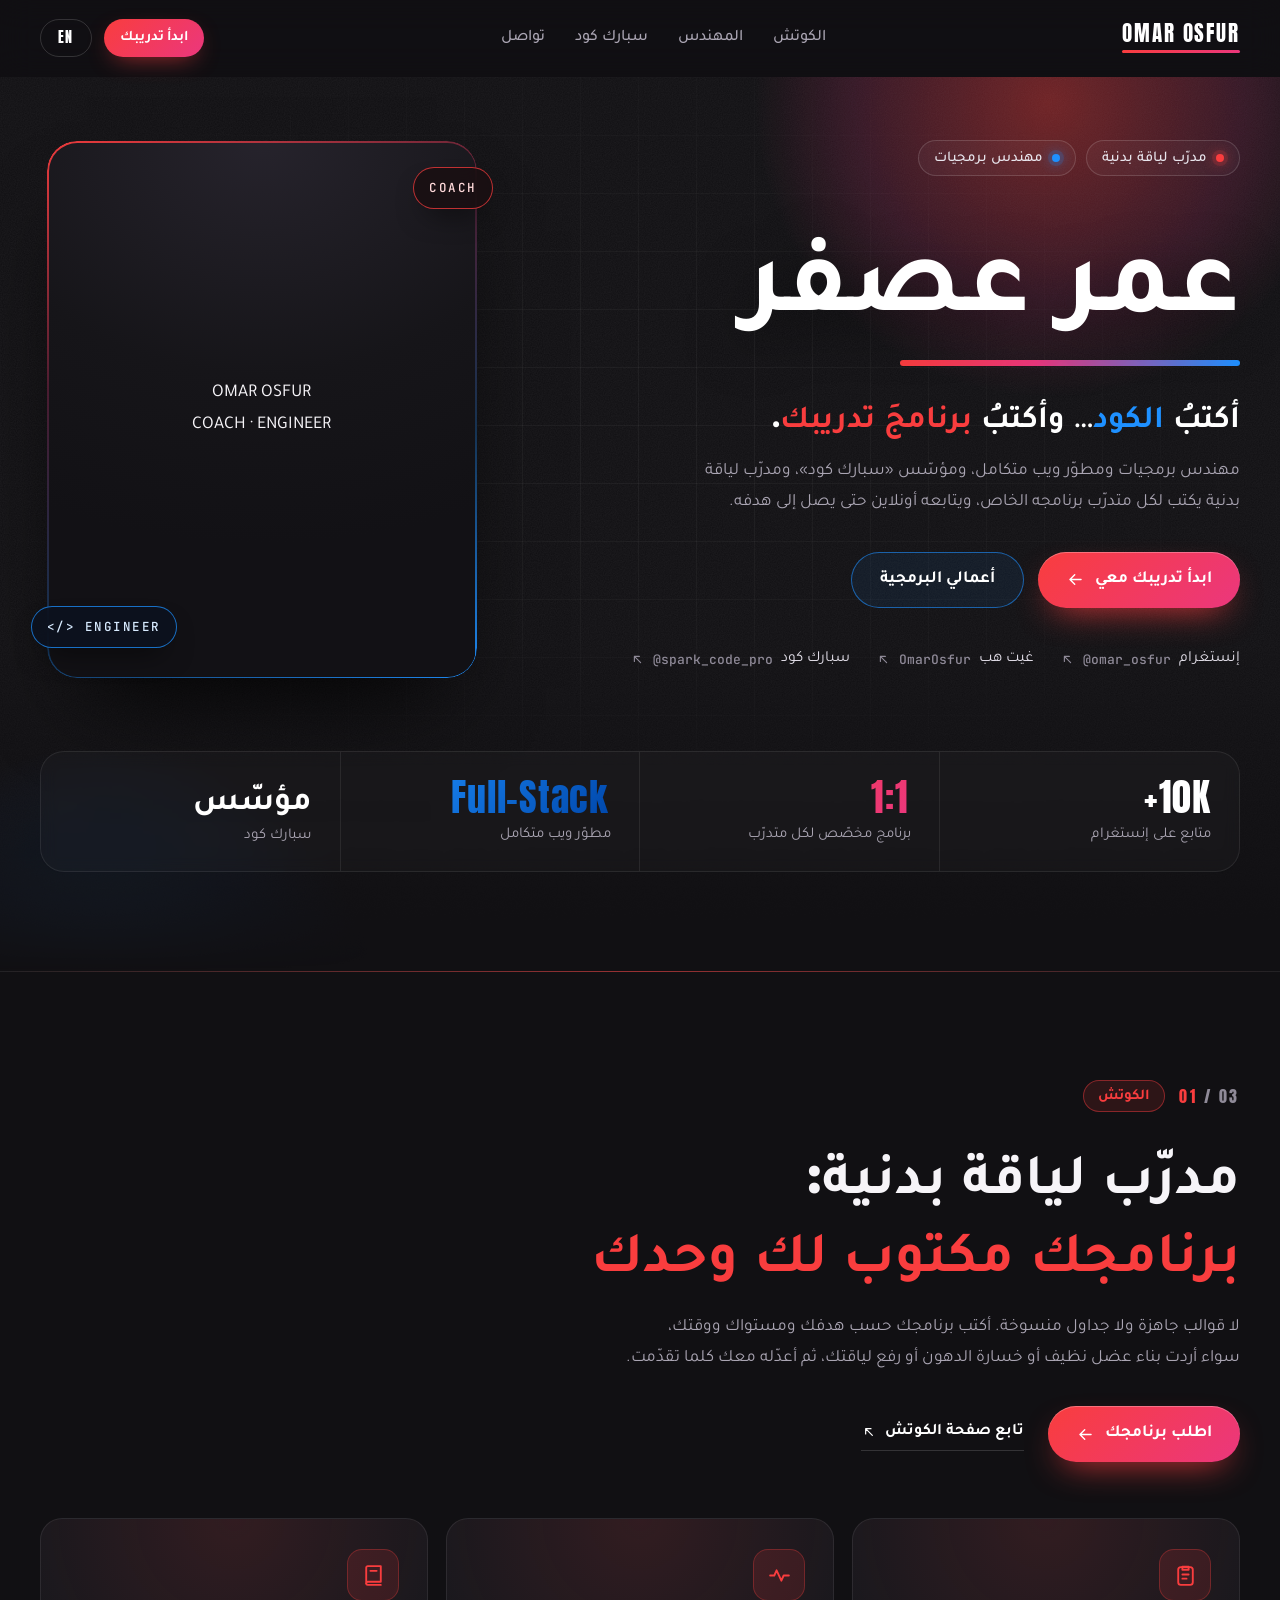
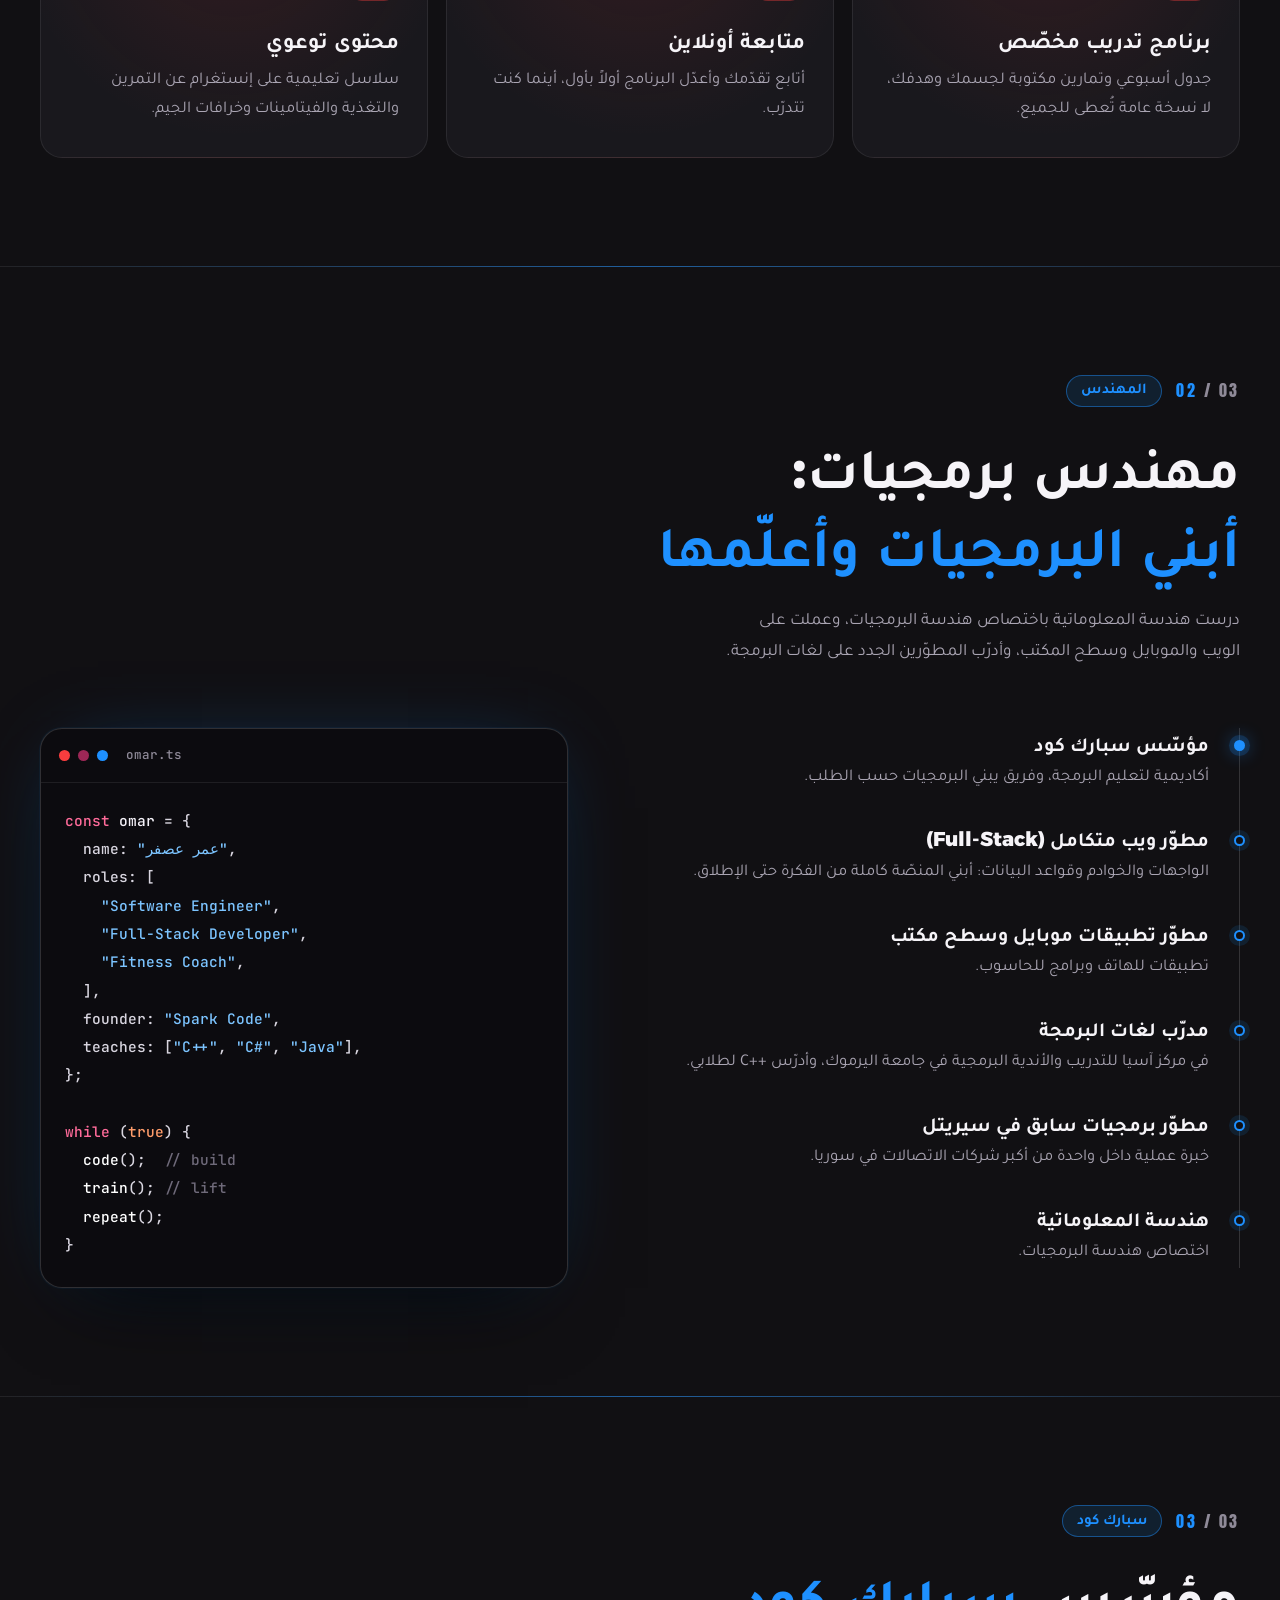
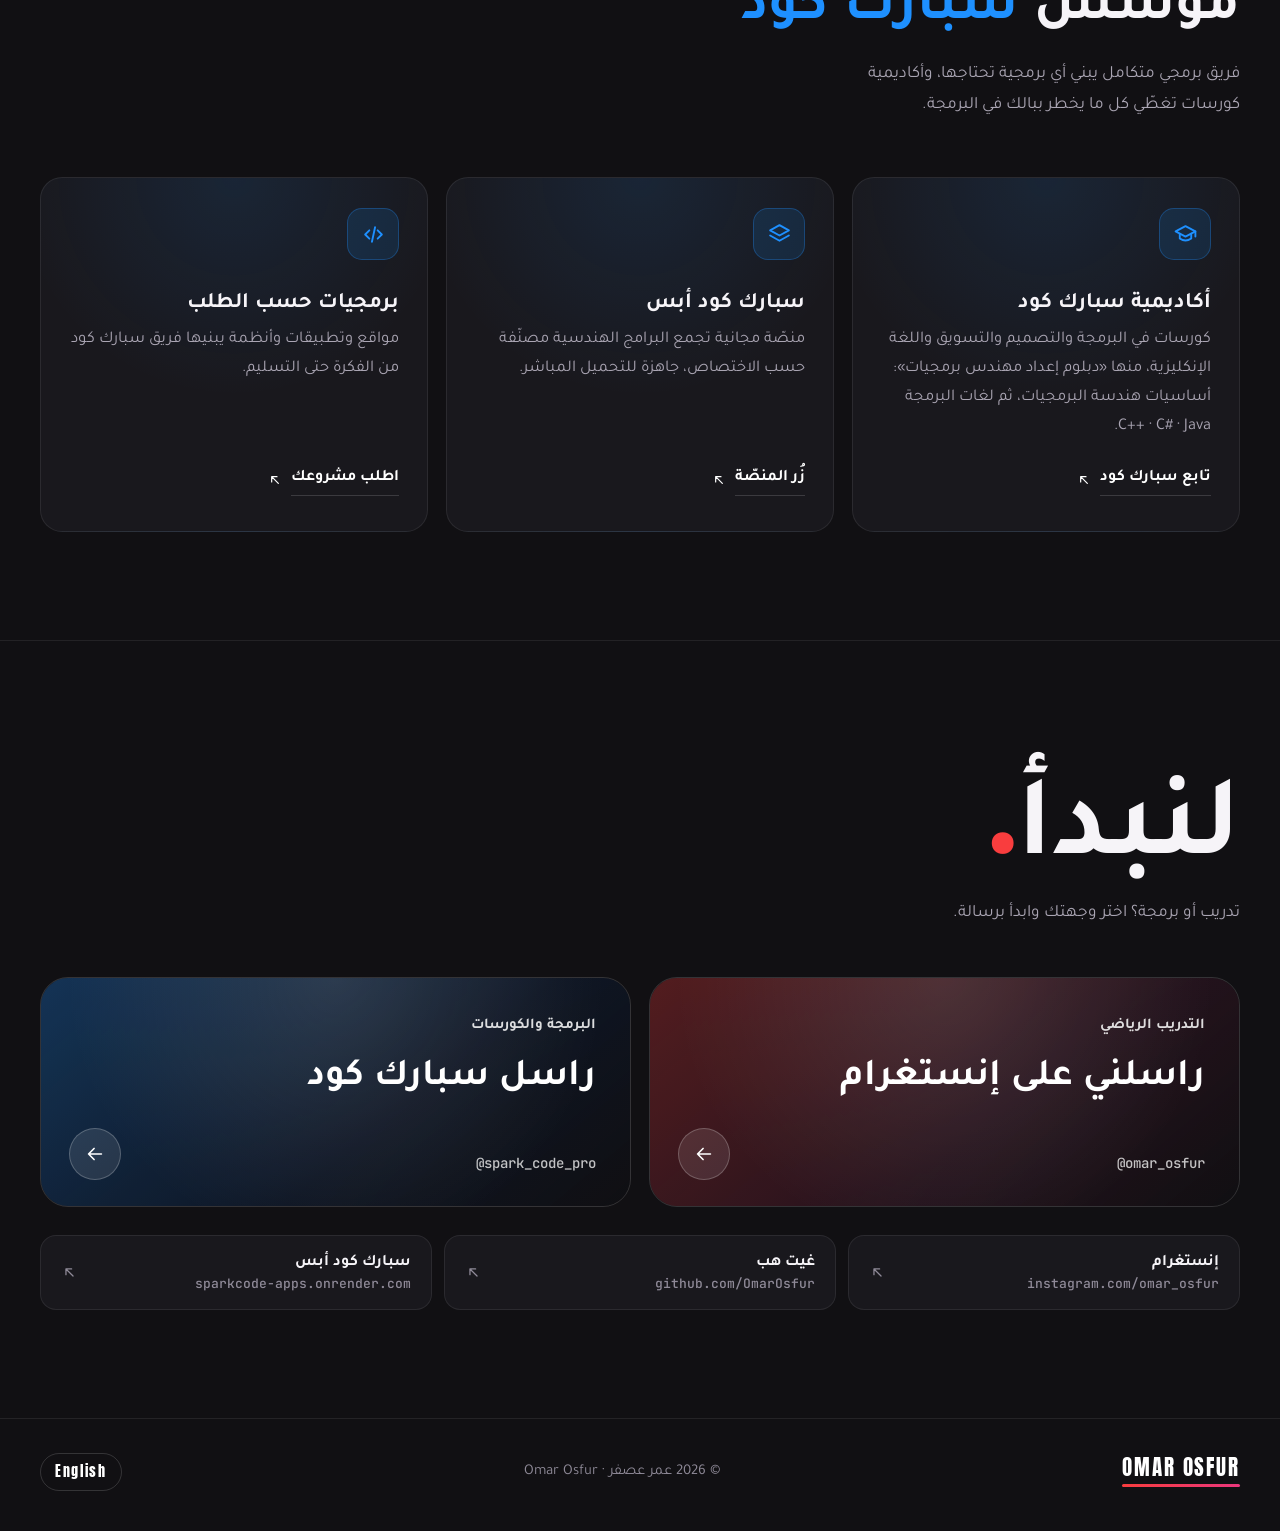
==== commit 233d016e: "Add files via upload" ====
--- a/index.html
+++ b/index.html
@@ -5,10 +5,10 @@
 <meta name="viewport" content="width=device-width, initial-scale=1, viewport-fit=cover">
 <title>عمر عصفر | مهندس برمجيات ومدرّب لياقة بدنية</title>
 <meta name="description" content="عمر عصفر: مهندس برمجيات سوري ومطوّر ويب متكامل، ومدرّب لياقة بدنية، ومؤسّس سبارك كود. برامج تدريب مخصّصة ومتابعة أونلاين، وتعليم البرمجة وبناء البرمجيات.">
-<link rel="canonical" href="https://omarosfur.github.io/">
-<link rel="alternate" hreflang="ar" href="https://omarosfur.github.io/">
-<link rel="alternate" hreflang="en" href="https://omarosfur.github.io/en/">
-<link rel="alternate" hreflang="x-default" href="https://omarosfur.github.io/">
+<link rel="canonical" href="https://omarosfur.com/">
+<link rel="alternate" hreflang="ar" href="https://omarosfur.com/">
+<link rel="alternate" hreflang="en" href="https://omarosfur.com/en/">
+<link rel="alternate" hreflang="x-default" href="https://omarosfur.com/">
 <meta name="author" content="عمر عصفر">
 <meta name="robots" content="index, follow, max-image-preview:large">
 <meta name="theme-color" content="#111013">
@@ -18,8 +18,8 @@
 <meta property="og:site_name" content="عمر عصفر">
 <meta property="og:title" content="عمر عصفر | مهندس برمجيات ومدرّب لياقة بدنية">
 <meta property="og:description" content="مهندس برمجيات ومطوّر ويب متكامل، ومدرّب لياقة بدنية يكتب لكل متدرّب برنامجه الخاص. مؤسّس سبارك كود.">
-<meta property="og:url" content="https://omarosfur.github.io/">
-<meta property="og:image" content="https://omarosfur.github.io/assets/img/og-ar.jpg">
+<meta property="og:url" content="https://omarosfur.com/">
+<meta property="og:image" content="https://omarosfur.com/assets/img/og-ar.jpg">
 <meta property="og:image:width" content="1200">
 <meta property="og:image:height" content="630">
 <meta property="og:image:alt" content="عمر عصفر — مهندس برمجيات ومدرّب لياقة بدنية">
@@ -31,7 +31,7 @@
 <meta name="twitter:card" content="summary_large_image">
 <meta name="twitter:title" content="عمر عصفر | مهندس برمجيات ومدرّب لياقة بدنية">
 <meta name="twitter:description" content="مهندس برمجيات ومطوّر ويب متكامل، ومدرّب لياقة بدنية. مؤسّس سبارك كود.">
-<meta name="twitter:image" content="https://omarosfur.github.io/assets/img/og-ar.jpg">
+<meta name="twitter:image" content="https://omarosfur.com/assets/img/og-ar.jpg">
 
 <link rel="icon" href="favicon.ico" sizes="48x48">
 <link rel="icon" href="assets/img/favicon.svg" type="image/svg+xml">
@@ -50,59 +50,48 @@
   "@graph": [
     {
       "@type": "WebSite",
-      "@id": "https://omarosfur.github.io/#website",
-      "url": "https://omarosfur.github.io/",
+      "@id": "https://omarosfur.com/#website",
+      "url": "https://omarosfur.com/",
       "name": "عمر عصفر",
       "alternateName": ["Omar Osfur", "OMAR OSFUR"],
       "inLanguage": "ar",
-      "publisher": { "@id": "https://omarosfur.github.io/#person" }
+      "publisher": { "@id": "https://omarosfur.com/#person" }
     },
     {
       "@type": "ProfilePage",
-      "@id": "https://omarosfur.github.io/#profilepage",
-      "url": "https://omarosfur.github.io/",
+      "@id": "https://omarosfur.com/#profilepage",
+      "url": "https://omarosfur.com/",
       "name": "عمر عصفر | مهندس برمجيات ومدرّب لياقة بدنية",
       "inLanguage": "ar",
-      "isPartOf": { "@id": "https://omarosfur.github.io/#website" },
-      "about": { "@id": "https://omarosfur.github.io/#person" },
-      "mainEntity": { "@id": "https://omarosfur.github.io/#person" },
-      "primaryImageOfPage": { "@id": "https://omarosfur.github.io/#portrait" },
+      "isPartOf": { "@id": "https://omarosfur.com/#website" },
+      "about": { "@id": "https://omarosfur.com/#person" },
+      "mainEntity": { "@id": "https://omarosfur.com/#person" },
+      "primaryImageOfPage": { "@id": "https://omarosfur.com/#primaryimage" },
       "dateCreated": "2026-10-30T23:00:00+03:00",
       "dateModified": "2026-10-30T23:00:00+03:00"
     },
     {
       "@type": "ImageObject",
-      "@id": "https://omarosfur.github.io/#portrait",
-      "url": "https://omarosfur.github.io/assets/img/omar-osfur.jpg",
-      "contentUrl": "https://omarosfur.github.io/assets/img/omar-osfur.jpg",
-      "width": 960,
-      "height": 1200,
-      "caption": "عمر عصفر، مدرّب لياقة بدنية ومهندس برمجيات",
-      "creator": { "@id": "https://omarosfur.github.io/#person" },
-      "copyrightNotice": "© عمر عصفر"
-    },
-    {
-      "@type": "ImageObject",
-      "@id": "https://omarosfur.github.io/#primaryimage",
-      "url": "https://omarosfur.github.io/assets/img/og-ar.jpg",
-      "contentUrl": "https://omarosfur.github.io/assets/img/og-ar.jpg",
+      "@id": "https://omarosfur.com/#primaryimage",
+      "url": "https://omarosfur.com/assets/img/og-ar.jpg",
+      "contentUrl": "https://omarosfur.com/assets/img/og-ar.jpg",
       "width": 1200,
       "height": 630,
       "caption": "عمر عصفر — مهندس برمجيات ومدرّب لياقة بدنية"
     },
     {
       "@type": "Person",
-      "@id": "https://omarosfur.github.io/#person",
+      "@id": "https://omarosfur.com/#person",
       "name": "عمر عصفر",
       "alternateName": ["Omar Osfur", "المهندس عمر عصفر", "م. عمر عصفر", "الكوتش عمر عصفر"],
-      "url": "https://omarosfur.github.io/",
-      "image": { "@id": "https://omarosfur.github.io/#portrait" },
+      "url": "https://omarosfur.com/",
+      "image": { "@id": "https://omarosfur.com/#primaryimage" },
       "description": "مهندس برمجيات سوري ومطوّر ويب متكامل، ومدرّب لياقة بدنية، ومؤسّس سبارك كود.",
       "jobTitle": ["مهندس برمجيات", "مطوّر ويب متكامل", "مدرّب لياقة بدنية"],
       "nationality": { "@type": "Country", "name": "سوريا" },
       "knowsLanguage": ["ar", "en"],
       "knowsAbout": ["هندسة البرمجيات", "تطوير الويب المتكامل", "تطوير تطبيقات الموبايل", "تطوير تطبيقات سطح المكتب", "تعليم البرمجة", "C++", "C#", "Java", "اللياقة البدنية", "كمال الأجسام", "التدريب الشخصي", "برامج التدريب الرياضي"],
-      "worksFor": { "@id": "https://omarosfur.github.io/#sparkcode" },
+      "worksFor": { "@id": "https://omarosfur.com/#sparkcode" },
       "sameAs": [
         "https://www.instagram.com/omar_osfur/",
         "https://github.com/OmarOsfur"
@@ -110,10 +99,10 @@
     },
     {
       "@type": "Organization",
-      "@id": "https://omarosfur.github.io/#sparkcode",
+      "@id": "https://omarosfur.com/#sparkcode",
       "name": "Spark Code",
       "alternateName": "سبارك كود",
-      "founder": { "@id": "https://omarosfur.github.io/#person" },
+      "founder": { "@id": "https://omarosfur.com/#person" },
       "sameAs": ["https://www.instagram.com/spark_code_pro/"]
     }
   ]
@@ -166,7 +155,7 @@
           <li class="tag"><span class="dot dot-blue"></span>مهندس برمجيات</li>
         </ul>
 
-        <h1 class="name">عمر عصفر</h1>
+        <h1 class="name" data-reveal style="--d:.06s">عمر عصفر</h1>
         <span class="name-bar" data-reveal style="--d:.12s" aria-hidden="true"></span>
 
         <p class="tagline" data-reveal style="--d:.18s">أكتبُ <span class="t-code">الكود</span>… وأكتبُ <span class="t-coach">برنامجَ تدريبك</span>.</p>
@@ -184,13 +173,19 @@
         </ul>
       </div>
 
-      <figure class="portrait has-img">
-        <div class="portrait-card has-photo" style="--pos:50% 28%">
-          <picture><source type="image/webp" srcset="assets/img/omar-osfur-480.webp 480w, assets/img/omar-osfur-720.webp 720w, assets/img/omar-osfur.webp 960w" sizes="(max-width: 980px) 320px, 430px"><img src="assets/img/omar-osfur.jpg" srcset="assets/img/omar-osfur-480.jpg 480w, assets/img/omar-osfur-720.jpg 720w, assets/img/omar-osfur.jpg 960w" sizes="(max-width: 980px) 320px, 430px" width="960" height="1200" alt="عمر عصفر، مدرّب لياقة بدنية ومهندس برمجيات" fetchpriority="high" decoding="async"></picture>
-          <div class="portrait-cap" aria-hidden="true"><b>OMAR OSFUR</b><span>COACH · ENGINEER</span></div>
+      <figure class="portrait" data-reveal style="--d:.2s">
+        <div class="portrait-card">
+          <div class="emblem" aria-hidden="true">
+            <span class="loop loop-red"></span>
+            <span class="loop loop-blue"></span>
+            <span class="loop loop-red-top"></span>
+          </div>
+          <p class="emblem-name" aria-hidden="true">OMAR OSFUR</p>
+          <p class="emblem-sub" aria-hidden="true">COACH · ENGINEER</p>
         </div>
         <span class="chip chip-red" aria-hidden="true">COACH</span>
         <span class="chip chip-blue" aria-hidden="true">&lt;/&gt; ENGINEER</span>
+        <figcaption class="sr-only">عمر عصفر — مدرّب لياقة بدنية ومهندس برمجيات</figcaption>
       </figure>
     </div>
 
@@ -235,12 +230,6 @@
           <h3>محتوى توعوي</h3>
           <p>سلاسل تعليمية على إنستغرام عن التمرين والتغذية والفيتامينات وخرافات الجيم.</p>
         </article>
-      </div>
-
-      <div class="gallery">
-        <figure class="shot" data-reveal><picture><source type="image/webp" srcset="assets/img/omar-osfur-gym-400.webp 400w, assets/img/omar-osfur-gym.webp 800w" sizes="(max-width: 760px) 76vw, (max-width: 1240px) 31vw, 390px"><img src="assets/img/omar-osfur-gym.jpg" srcset="assets/img/omar-osfur-gym-400.jpg 400w, assets/img/omar-osfur-gym.jpg 800w" sizes="(max-width: 760px) 76vw, (max-width: 1240px) 31vw, 390px" width="800" height="1000" loading="lazy" decoding="async" alt="الكوتش عمر عصفر في الصالة الرياضية"></picture></figure>
-        <figure class="shot" data-reveal style="--d:.08s"><picture><source type="image/webp" srcset="assets/img/omar-osfur-coach-400.webp 400w, assets/img/omar-osfur-coach.webp 800w" sizes="(max-width: 760px) 76vw, (max-width: 1240px) 31vw, 390px"><img src="assets/img/omar-osfur-coach.jpg" srcset="assets/img/omar-osfur-coach-400.jpg 400w, assets/img/omar-osfur-coach.jpg 800w" sizes="(max-width: 760px) 76vw, (max-width: 1240px) 31vw, 390px" width="800" height="1000" loading="lazy" decoding="async" alt="عمر عصفر، مدرّب لياقة بدنية، في النادي"></picture></figure>
-        <figure class="shot" data-reveal style="--d:.16s"><picture><source type="image/webp" srcset="assets/img/omar-osfur-outdoor-400.webp 400w, assets/img/omar-osfur-outdoor.webp 800w" sizes="(max-width: 760px) 76vw, (max-width: 1240px) 31vw, 390px"><img src="assets/img/omar-osfur-outdoor.jpg" srcset="assets/img/omar-osfur-outdoor-400.jpg 400w, assets/img/omar-osfur-outdoor.jpg 800w" sizes="(max-width: 760px) 76vw, (max-width: 1240px) 31vw, 390px" width="800" height="1000" loading="lazy" decoding="async" alt="عمر عصفر في صورة خارجية بين الجبال"></picture></figure>
       </div>
     </div>
   </section>
@@ -304,16 +293,6 @@
 }</pre>
         </div>
       </div>
-
-      <article class="project" data-reveal>
-        <div class="project-media"><picture><source type="image/webp" srcset="assets/img/omar-osfur-nawadi-souria-400.webp 400w, assets/img/omar-osfur-nawadi-souria.webp 800w" sizes="(max-width: 980px) 420px, 400px"><img src="assets/img/omar-osfur-nawadi-souria.jpg" srcset="assets/img/omar-osfur-nawadi-souria-400.jpg 400w, assets/img/omar-osfur-nawadi-souria.jpg 800w" sizes="(max-width: 980px) 420px, 400px" width="800" height="1000" loading="lazy" decoding="async" alt="نوادي سوريا: مشروع برمجي من تطوير المهندس عمر عصفر"></picture></div>
-        <div class="project-body">
-          <span class="kicker">أحدث مشاريعي</span>
-          <h3>نوادي سوريا</h3>
-          <p>دليل للنوادي الرياضية في سوريا: صور كل نادٍ وأسعار الاشتراك الشهري واليومي وآخر العروض، مع أقرب نادٍ إليك. مشروع يجمع الوجهين: هندسة البرمجيات والجيم.</p>
-          <a class="link-more" href="https://www.instagram.com/p/DeK1ztbjVXz/" target="_blank" rel="noopener"><span>شاهد المشروع</span> <svg class="i i-flip"><use href="#i-ext"/></svg></a>
-        </div>
-      </article>
     </div>
   </section>
 
